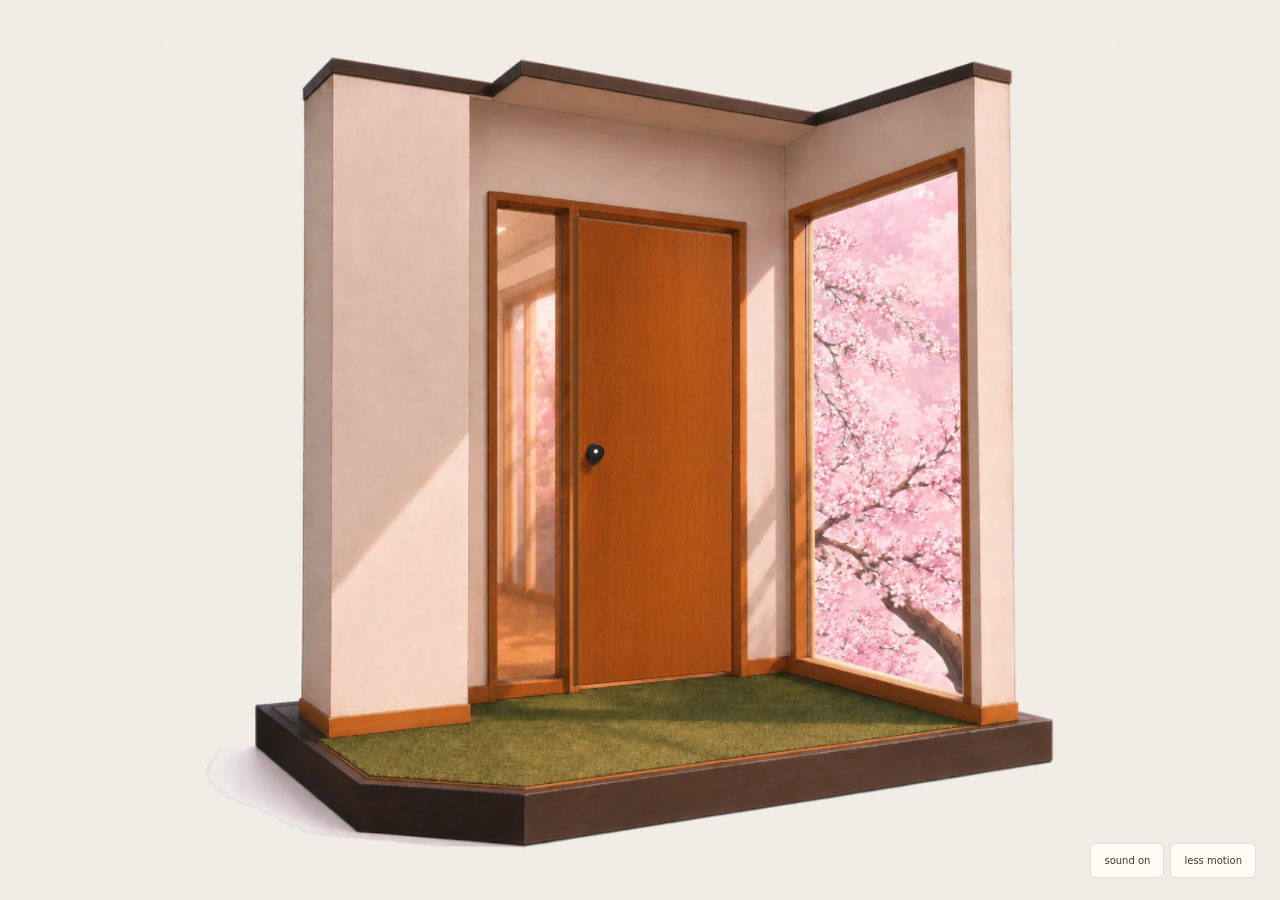
==== 3d/index.html @ a621eea6 "Publish The Study from 04b2096" ====
<!doctype html>
<html lang="en">
  <head>
    <meta charset="utf-8" />
    <meta name="viewport" content="width=device-width, initial-scale=1" />
    <meta name="theme-color" content="#efece6" />
    <meta
      name="description"
      content="A little room for ideas, work, and the things in between. Explore Suryansh Lalla’s painted study."
    />
    <link rel="icon" type="image/svg+xml" href="./favicon.svg" />
    <title>Suryansh Lalla — The Study</title>
    <style>html,body{background:#efece6;height:100%;margin:0;overflow:hidden}</style>
    <script type="module" crossorigin src="./assets/index-BM2A1WFn.js"></script>
    <link rel="stylesheet" crossorigin href="./assets/index-CmuAKO0a.css">
  </head>
  <body>
    <div id="app" aria-label="Interactive painted study"></div>
    <noscript
      ><main style="padding: 40px; max-width: 600px">
        <h1>hi. i'm suryansh.</h1>
        <p>i do growth at Merlin AI and Thine, in bengaluru.</p>
        <p>
          The interactive room needs JavaScript. You can still
          <a href="https://www.linkedin.com/in/suryanshlalla/"
            >say hello on LinkedIn</a
          >
          or <a href="mailto:suryanshlalla10@gmail.com">send me a note</a>.
        </p>
      </main></noscript
    >
  </body>
</html>
---- 3d/assets/index-CmuAKO0a.css ----
:root{color:#403a31;background:#efece6;font-family:Georgia,Times New Roman,serif}*{box-sizing:border-box}[hidden]{display:none!important}body{margin:0}button,a{-webkit-tap-highlight-color:transparent}button{color:inherit;cursor:pointer;background:#fffdf7e8;border:1px solid #71645130;border-radius:6px;padding:10px 13px;font:12px/1.3 ui-sans-serif,system-ui,sans-serif;transition:background .18s,transform .18s}button:hover{background:#e8dfce}button:active{transform:translateY(1px)}button:disabled{cursor:wait;opacity:.65}:focus-visible{outline-offset:4px;outline:2px solid #82693d}a{color:inherit}#app{position:fixed;inset:0}#app canvas{touch-action:none;display:block}.welcome{pointer-events:none;position:fixed;inset:0}.welcome>*{pointer-events:auto}.sr-only{clip-path:inset(50%);white-space:nowrap;border:0;width:1px;height:1px;margin:-1px;padding:0;position:absolute;overflow:hidden}.eyebrow{letter-spacing:.16em;font:10px/1.5 ui-sans-serif,system-ui,sans-serif}.welcome #enter{background:0 0;border:1px solid #0000;border-radius:50%;width:48px;height:48px;padding:0;position:fixed;transform:translate(-50%,-50%)}.welcome #enter:hover,.welcome #enter:focus-visible{background:#fff5d91a;border-color:#fff5d980}#load-status,.fallback-about{text-align:center;font:12px/1.5 system-ui;position:fixed;bottom:80px;left:50%;transform:translate(-50%)}.fallback-about{bottom:42px}.text-button{background:0 0;border:none;padding-left:0}.preferences{gap:6px;display:flex;position:fixed;bottom:22px;right:24px}.preferences button{font-size:10px}.room-tools{background:#fffcf4eb;border:1px solid #74685026;border-radius:10px;align-items:center;gap:4px;padding:6px;display:flex;position:fixed;bottom:58px;left:50%;transform:translate(-50%);box-shadow:0 6px 30px #4c382d0c}.room-tools button{white-space:nowrap;background:0 0;border:0}.room-tools button:hover,button[aria-pressed=true]{background:#ddd4c2}.room-tools>span{background:#b6ab95;width:1px;height:18px}.scene-caption{text-align:center;pointer-events:none;width:100%;font:10px/1.5 ui-sans-serif,system-ui,sans-serif;position:fixed;bottom:28px}#laptop-screen{transform-origin:0 0;color:#fff6e2;background:radial-gradient(at 25% 90%,#685059,#282d3c);width:800px;height:480px;position:fixed;top:0;left:0;overflow:hidden}.screen-bar{background:#24212c;justify-content:space-between;height:46px;padding:10px 20px;font:18px system-ui;display:flex}#laptop-screen>button{color:inherit;background:0 0;border:0;flex-direction:column;justify-content:center;align-items:center;gap:15px;width:100%;height:430px;font:43px Georgia;display:flex}#laptop-screen>button span{color:#d5b986;font-size:90px}#laptop-screen small{font:22px system-ui}@media (width<=700px){.room-tools{gap:0;max-width:calc(100vw - 20px);padding:3px;bottom:80px}.room-tools button{padding:10px 8px;font-size:10px}.scene-caption{font-size:9px;bottom:58px}.preferences{bottom:15px;right:15px}}@media (prefers-reduced-motion:reduce){*,:before,:after{transition:none!important}}.night .scene-caption{color:#f6e9cf}@media (width<=700px){.room-tools button{padding-inline:6px}}.desktop-wallpaper{background-color:#6692d3;background-image:url(../desktop-wallpaper.svg);background-position:50%;background-size:cover}#laptop{color:#202834;border:0;border-radius:0;width:100%;max-width:none;height:100dvh;max-height:none;margin:0;padding:0;font:14px/1.5 -apple-system,BlinkMacSystemFont,Segoe UI,sans-serif;position:fixed;inset:0;overflow:hidden}#laptop::backdrop{background:#23314ccc}#laptop button{font-family:inherit}#laptop :focus-visible{outline-offset:3px;outline:3px solid #fff}#laptop .finder-window :focus-visible{outline-color:#2b72d5}.desktop-menu{color:#fff;-webkit-backdrop-filter:blur(24px);backdrop-filter:blur(24px);z-index:3;background:#314d778c;align-items:center;gap:8px;height:42px;padding:0 18px;display:flex;position:relative;box-shadow:0 1px #ffffff20}.desktop-menu button{color:inherit;white-space:nowrap;background:0 0;border:0;padding:7px 9px;font-size:13px}.desktop-menu button:hover{background:#ffffff25}.desktop-menu .desktop-brand{letter-spacing:-.02em;font-size:14px;font-weight:650}.desktop-mark{padding-right:4px;font-size:23px}.desktop-menu time{white-space:nowrap;font-variant-numeric:tabular-nums;margin-left:auto;font-size:12px}#close-laptop{border:1px solid #ffffff50;margin-left:12px;font-size:11px}.desktop-items{position:absolute;inset:42px 0 100px}.desktop-note{color:#403920;background:#fff6a4;border-radius:2px 3px 5px;width:274px;padding:24px;font-size:14px;line-height:1.6;position:absolute;top:8%;left:6%;transform:rotate(-1deg);box-shadow:0 7px 26px #273b5430,inset 0 1px #ffffe7}.desktop-note h2{margin:0 0 14px;font-size:17px;font-weight:600;line-height:1.4}.desktop-note p{margin:12px 0}.desktop-note a{text-underline-offset:3px}.desktop-note .note-signoff{color:#78693e;margin-bottom:0;font-size:12px}.desktop-icon{color:#fff;text-align:center;text-shadow:0 2px 4px #213b71;cursor:pointer;background:0 0;border:1px solid #0000;border-radius:5px;flex-direction:column;align-items:center;gap:7px;width:132px;padding:10px 5px;font-size:14px;line-height:1.25;display:flex;position:absolute}.desktop-icon:hover,.desktop-icon:focus-visible{background:#dae9ff25;border-color:#d9ebff45}.desktop-icon svg{filter:drop-shadow(0 4px 3px #17355c40);width:86px;height:78px}.desktop-icon[data-tab=about]{top:53%;left:27%}.desktop-icon[data-tab=projects]{top:7%;right:10%}.desktop-icon[data-tab=books]{top:34%;right:24%}.desktop-icon[data-tab=blog]{top:46%;right:7%}.desktop-icon[data-tab=photos]{bottom:6%;left:42%}.desktop-icon[data-tab=trash]{bottom:5%;right:18%}.desktop-dock{z-index:3;-webkit-backdrop-filter:blur(24px);backdrop-filter:blur(24px);background:#e7f2ff45;border:1px solid #ffffff75;border-radius:18px;gap:7px;padding:8px 12px;display:flex;position:absolute;bottom:20px;left:50%;transform:translate(-50%);box-shadow:0 10px 30px #22345126}.desktop-dock button{background:0 0;border:0;border-radius:10px;width:52px;height:52px;padding:4px;transition:transform .2s;position:relative}.desktop-dock button:hover{background:#ffffff25;transform:translateY(-6px)}.desktop-dock svg{filter:drop-shadow(0 2px 2px #21385440);width:42px;height:42px}.desktop-dock [aria-pressed=true]:after{content:"";background:#263a58;border-radius:50%;width:4px;height:4px;position:absolute;bottom:-4px;left:calc(50% - 2px)}.desktop-dock .dock-divider{background:#ffffff60;width:1px;margin:7px 3px}.desktop-tip{color:#fff;text-shadow:0 1px 4px #234170;font-size:11px;position:absolute;bottom:26px;right:22px}.finder-window{z-index:2;background:#fffdfa;border:1px solid #ffffff85;border-radius:11px;flex-direction:column;width:min(740px,100% - 48px);height:min(565px,100% - 166px);min-height:220px;display:flex;position:absolute;top:48%;left:50%;overflow:hidden;transform:translate(-50%,-50%);box-shadow:0 25px 90px #18315560,0 2px 8px #12233e30}.finder-window.maximized{width:auto;height:auto;inset:60px 24px 102px!important;transform:none!important}.window-titlebar{cursor:grab;-webkit-user-select:none;user-select:none;touch-action:none;background:linear-gradient(#f6f6f7,#e5e7eb);border-bottom:1px solid #c7cbd3;flex-shrink:0;align-items:center;gap:12px;height:44px;padding:0 15px;display:flex}.window-titlebar:active{cursor:grabbing}.window-titlebar h2{text-align:center;color:#4c5360;flex:1;margin:0;padding-right:54px;font:600 12px/1.3 -apple-system,BlinkMacSystemFont,sans-serif}.window-controls{gap:8px;display:flex}.window-controls button{color:#0009;border:1px solid #0002;border-radius:50%;place-items:center;width:14px;height:14px;padding:0;font-size:11px;line-height:1;display:grid}.window-controls button span{opacity:0}.window-controls:hover span,.window-controls button:focus-visible span{opacity:1}#close-window{background:#ff6058}#minimize-window{background:#ffbd2e}#maximize-window{background:#28c840}#paper{background:#fffdfa;flex:1;min-height:0;padding:30px 40px;overflow-y:auto;outline-offset:-4px!important}#paper h2{letter-spacing:-.04em;margin:9px 0 12px;font-size:30px;font-weight:600}#paper p,#paper li{font-size:15px;line-height:1.8}#paper .eyebrow{letter-spacing:.14em;color:#747a83;font-size:10px}#paper .byline{color:#85878d;margin-bottom:24px;font-size:12px}#paper .contact-link{color:#2a5d9f;overflow-wrap:anywhere;text-underline-offset:3px;border-bottom:1px solid #e5e8ee;padding:17px 0;font-size:14px;display:block}.window-status{color:#858a92;background:#f3f4f6;border-top:1px solid #e4e6eb;flex-shrink:0;padding:7px 18px;font-size:10px}#laptop-screen.desktop-wallpaper{color:#fff;background-color:#6692d3}#laptop-screen .screen-bar{background:#314d778c;height:38px;padding:7px 18px;font:15px system-ui}#laptop-screen>button{color:#fff;height:442px;padding:0;display:block;position:relative}#laptop-screen .mini-note{color:#403920;text-align:left;background:#fff6a4;padding:20px;font:22px/1.5 system-ui;position:absolute;top:38px;left:45px;box-shadow:0 3px 10px #233c7040}#laptop-screen .mini-folder{width:85px;height:85px;position:absolute;top:70px;right:85px}#laptop-screen small{text-shadow:0 1px 3px #28416b;font-size:20px;position:absolute;bottom:30px;left:0;right:0}@media (width<=700px){.desktop-menu{gap:0;height:45px;padding:0 10px}.desktop-mark{display:none}.desktop-menu .desktop-brand{padding-inline:3px;font-size:12px}.desktop-menu>[data-tab]{display:none}.desktop-menu time{font-size:10px}#close-laptop{margin-left:6px;padding:7px;font-size:10px}.desktop-items{inset:45px 0 92px}.desktop-note{width:auto;padding:16px 20px;font-size:12px;line-height:1.5;top:18px;left:20px;right:20px}.desktop-note h2{margin:0 0 6px;font-size:15px}.desktop-note p{margin:6px 0}.desktop-note .note-signoff{font-size:11px}.desktop-icon{gap:4px;width:98px;padding:6px;font-size:11px}.desktop-icon svg{width:64px;height:54px}.desktop-icon[data-tab=about]{top:44%;left:5%}.desktop-icon[data-tab=projects]{top:39%;right:5%}.desktop-icon[data-tab=books]{top:60%;right:36%}.desktop-icon[data-tab=blog]{top:73%;right:3%}.desktop-icon[data-tab=photos]{top:auto;bottom:1%;left:5%}.desktop-icon[data-tab=trash]{bottom:-2%;right:36%}.desktop-dock{border-radius:15px;gap:3px;padding:6px 8px;bottom:17px}.desktop-dock button{width:42px;height:44px}.desktop-dock svg{width:35px;height:35px}.desktop-tip{display:none}.finder-window{width:calc(100% - 24px);height:calc(100% - 165px);top:49%}.finder-window.maximized{inset:55px 6px 89px!important}.window-titlebar{gap:6px;height:46px;padding:0 10px}.window-titlebar h2{padding-right:20px}.window-controls{gap:6px}.window-controls button{width:22px;height:22px}.window-controls button span{opacity:1}#paper{padding:20px 23px}#paper h2{font-size:28px}}@media (height<=650px) and (width<=700px){.desktop-note{width:45%;padding:12px;font-size:11px;right:auto}.desktop-note .note-signoff{display:none}.desktop-icon[data-tab=about]{top:58%}.desktop-icon[data-tab=projects]{top:5%}.desktop-icon[data-tab=books]{top:34%;right:6%}}@media (prefers-reduced-motion:no-preference){#laptop[open]{animation:.28s ease-out desktop-arrive}@keyframes desktop-arrive{0%{opacity:0}to{opacity:1}}}
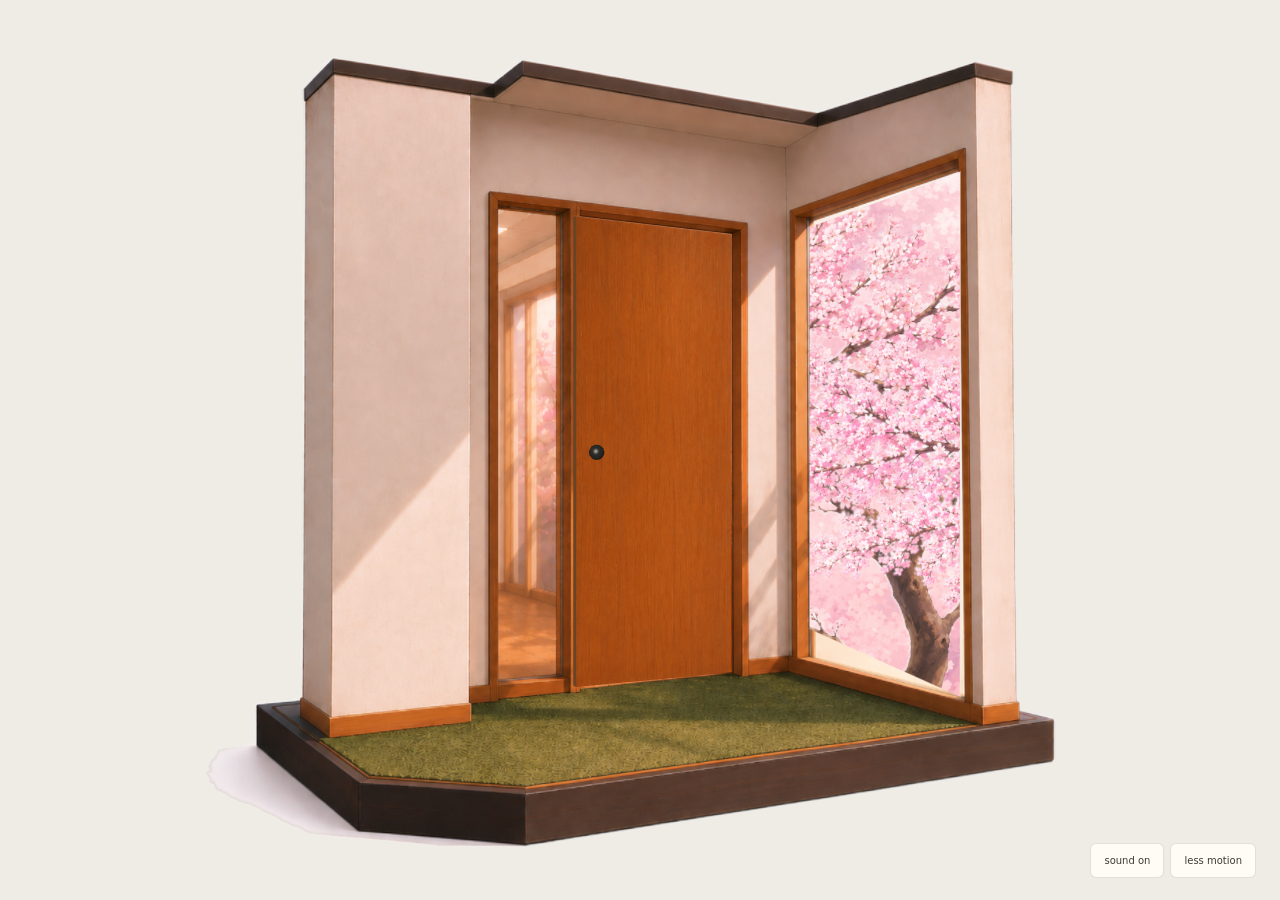
==== commit e9de2d06: "Publish The Study from 5592444" ====
--- a/3d/index.html
+++ b/3d/index.html
@@ -11,8 +11,8 @@
     <link rel="icon" type="image/svg+xml" href="./favicon.svg" />
     <title>Suryansh Lalla — The Study</title>
     <style>html,body{background:#efece6;height:100%;margin:0;overflow:hidden}</style>
-    <script type="module" crossorigin src="./assets/index-BM2A1WFn.js"></script>
-    <link rel="stylesheet" crossorigin href="./assets/index-CmuAKO0a.css">
+    <script type="module" crossorigin src="./assets/index-O7SpZnqz.js"></script>
+    <link rel="stylesheet" crossorigin href="./assets/index-B3s1ydVm.css">
   </head>
   <body>
     <div id="app" aria-label="Interactive painted study"></div>
--- a/3d/assets/index-B3s1ydVm.css
+++ b/3d/assets/index-B3s1ydVm.css
@@ -0,0 +1 @@
+:root{color:#403a31;background:#efece6;font-family:Georgia,Times New Roman,serif}*{box-sizing:border-box}[hidden]{display:none!important}body{margin:0}button,a{-webkit-tap-highlight-color:transparent}button{color:inherit;cursor:pointer;background:#fffdf7e8;border:1px solid #71645130;border-radius:6px;padding:10px 13px;font:12px/1.3 ui-sans-serif,system-ui,sans-serif;transition:background .18s,transform .18s}button:hover{background:#e8dfce}button:active{transform:translateY(1px)}button:disabled{cursor:wait;opacity:.65}:focus-visible{outline-offset:4px;outline:2px solid #82693d}a{color:inherit}#app{position:fixed;inset:0}#app canvas{touch-action:none;display:block}.welcome{pointer-events:none;position:fixed;inset:0}.welcome>*{pointer-events:auto}.sr-only{clip-path:inset(50%);white-space:nowrap;border:0;width:1px;height:1px;margin:-1px;padding:0;position:absolute;overflow:hidden}.eyebrow{letter-spacing:.16em;font:10px/1.5 ui-sans-serif,system-ui,sans-serif}.welcome #enter{background:0 0;border:1px solid #0000;border-radius:50%;width:48px;height:48px;padding:0;position:fixed;transform:translate(-50%,-50%)}.welcome #enter:hover{background:0 0}.welcome #enter:focus-visible{outline-offset:3px;outline:2px solid #403a31}#load-status,.fallback-about{text-align:center;font:12px/1.5 system-ui;position:fixed;bottom:80px;left:50%;transform:translate(-50%)}.fallback-about{bottom:42px}.text-button{background:0 0;border:none;padding-left:0}.preferences{gap:6px;display:flex;position:fixed;bottom:22px;right:24px}.preferences button{font-size:10px}.room-tools{background:#fffcf4eb;border:1px solid #74685026;border-radius:10px;align-items:center;gap:4px;padding:6px;display:flex;position:fixed;bottom:58px;left:50%;transform:translate(-50%);box-shadow:0 6px 30px #4c382d0c}.room-tools button{white-space:nowrap;background:0 0;border:0}.room-tools button:hover,button[aria-pressed=true]{background:#ddd4c2}.room-tools>span{background:#b6ab95;width:1px;height:18px}.scene-caption{text-align:center;pointer-events:none;width:100%;font:10px/1.5 ui-sans-serif,system-ui,sans-serif;position:fixed;bottom:28px}#laptop-screen{transform-origin:0 0;color:#fff6e2;background:radial-gradient(at 25% 90%,#685059,#282d3c);width:800px;height:480px;position:fixed;top:0;left:0;overflow:hidden}.screen-bar{background:#24212c;justify-content:space-between;height:46px;padding:10px 20px;font:18px system-ui;display:flex}#laptop-screen>button{color:inherit;background:0 0;border:0;flex-direction:column;justify-content:center;align-items:center;gap:15px;width:100%;height:430px;font:43px Georgia;display:flex}#laptop-screen>button span{color:#d5b986;font-size:90px}#laptop-screen small{font:22px system-ui}@media (width<=700px){.room-tools{gap:0;max-width:calc(100vw - 20px);padding:3px;bottom:80px}.room-tools button{padding:10px 8px;font-size:10px}.scene-caption{font-size:9px;bottom:58px}.preferences{bottom:15px;right:15px}}@media (prefers-reduced-motion:reduce){*,:before,:after{transition:none!important}}.night .scene-caption{color:#f6e9cf}@media (width<=700px){.room-tools button{padding-inline:6px}}.desktop-wallpaper{background-color:#6692d3;background-image:url(../desktop-meadow.jpg);background-position:50%;background-size:cover}#laptop{transform-origin:0 0;color:#202834;border:0;border-radius:0;width:100%;max-width:none;height:100dvh;max-height:none;margin:0;padding:0;font:14px/1.5 -apple-system,BlinkMacSystemFont,Segoe UI,sans-serif;position:fixed;inset:0;overflow:hidden}#laptop::backdrop{background:0 0}#laptop button{font-family:inherit}#laptop :focus-visible{outline-offset:3px;outline:3px solid #fff}#laptop .finder-window :focus-visible{outline-color:#2b72d5}.desktop-menu{color:#fff;-webkit-backdrop-filter:blur(24px);backdrop-filter:blur(24px);z-index:3;background:#314d778c;align-items:center;gap:8px;height:42px;padding:0 18px;display:flex;position:relative;box-shadow:0 1px #ffffff20}.desktop-menu button{color:inherit;white-space:nowrap;background:0 0;border:0;padding:7px 9px;font-size:13px}.desktop-menu button:hover{background:#ffffff25}.desktop-menu .desktop-brand{letter-spacing:-.02em;font-size:14px;font-weight:650}.desktop-mark{padding-right:4px;font-size:23px}.desktop-menu time{white-space:nowrap;font-variant-numeric:tabular-nums;margin-left:auto;font-size:12px}#close-laptop{border:1px solid #ffffff50;margin-left:12px;font-size:11px}.desktop-items{position:absolute;inset:42px 0 100px}.desktop-note{color:#403920;background:#fff6a4;border-radius:2px 3px 5px;width:274px;padding:24px;font-size:14px;line-height:1.6;position:absolute;top:8%;left:6%;transform:rotate(-1deg);box-shadow:0 7px 26px #273b5430,inset 0 1px #ffffe7}.desktop-note h2{margin:0 0 14px;font-size:17px;font-weight:600;line-height:1.4}.desktop-note p{margin:12px 0}.desktop-note a{text-underline-offset:3px}.desktop-note .note-signoff{color:#78693e;margin-bottom:0;font-size:12px}.desktop-icon{color:#fff;text-align:center;text-shadow:0 2px 4px #213b71;cursor:pointer;background:0 0;border:1px solid #0000;border-radius:5px;flex-direction:column;align-items:center;gap:7px;width:132px;padding:10px 5px;font-size:14px;line-height:1.25;display:flex;position:absolute}.desktop-icon:hover,.desktop-icon:focus-visible{background:#dae9ff25;border-color:#d9ebff45}.desktop-icon svg{filter:drop-shadow(0 4px 3px #17355c40);width:86px;height:78px}.desktop-icon[data-tab=about]{top:53%;left:27%}.desktop-icon[data-tab=projects]{top:7%;right:10%}.desktop-icon[data-tab=books]{top:34%;right:24%}.desktop-icon[data-tab=blog]{top:46%;right:7%}.desktop-icon[data-tab=photos]{bottom:6%;left:42%}.desktop-icon[data-tab=trash]{bottom:5%;right:18%}.desktop-dock{z-index:3;-webkit-backdrop-filter:blur(24px);backdrop-filter:blur(24px);background:#e7f2ff45;border:1px solid #ffffff75;border-radius:18px;gap:7px;padding:8px 12px;display:flex;position:absolute;bottom:20px;left:50%;transform:translate(-50%);box-shadow:0 10px 30px #22345126}.desktop-dock button{background:0 0;border:0;border-radius:10px;width:52px;height:52px;padding:4px;transition:transform .2s;position:relative}.desktop-dock button:hover{background:#ffffff25;transform:translateY(-6px)}.desktop-dock svg{filter:drop-shadow(0 2px 2px #21385440);width:42px;height:42px}.desktop-dock [aria-pressed=true]:after{content:"";background:#263a58;border-radius:50%;width:4px;height:4px;position:absolute;bottom:-4px;left:calc(50% - 2px)}.desktop-dock .dock-divider{background:#ffffff60;width:1px;margin:7px 3px}.desktop-tip{color:#fff;text-shadow:0 1px 4px #234170;font-size:11px;position:absolute;bottom:26px;right:22px}.finder-window{z-index:2;background:#fffdfa;border:1px solid #ffffff85;border-radius:11px;flex-direction:column;width:min(740px,100% - 48px);height:min(565px,100% - 166px);min-height:220px;display:flex;position:absolute;top:48%;left:50%;overflow:hidden;transform:translate(-50%,-50%);box-shadow:0 25px 90px #18315560,0 2px 8px #12233e30}.finder-window.maximized{width:auto;height:auto;inset:60px 24px 102px!important;transform:none!important}.window-titlebar{cursor:grab;-webkit-user-select:none;user-select:none;touch-action:none;background:linear-gradient(#f6f6f7,#e5e7eb);border-bottom:1px solid #c7cbd3;flex-shrink:0;align-items:center;gap:12px;height:44px;padding:0 15px;display:flex}.window-titlebar:active{cursor:grabbing}.window-titlebar h2{text-align:center;color:#4c5360;flex:1;margin:0;padding-right:54px;font:600 12px/1.3 -apple-system,BlinkMacSystemFont,sans-serif}.window-controls{gap:8px;display:flex}.window-controls button{color:#0009;border:1px solid #0002;border-radius:50%;place-items:center;width:14px;height:14px;padding:0;font-size:11px;line-height:1;display:grid}.window-controls button span{opacity:0}.window-controls:hover span,.window-controls button:focus-visible span{opacity:1}#close-window{background:#ff6058}#minimize-window{background:#ffbd2e}#maximize-window{background:#28c840}#paper{background:#fffdfa;flex:1;min-height:0;padding:30px 40px;overflow-y:auto;outline-offset:-4px!important}#paper h2{letter-spacing:-.04em;margin:9px 0 12px;font-size:30px;font-weight:600}#paper p,#paper li{font-size:15px;line-height:1.8}#paper .eyebrow{letter-spacing:.14em;color:#747a83;font-size:10px}#paper .byline{color:#85878d;margin-bottom:24px;font-size:12px}#paper .contact-link{color:#2a5d9f;overflow-wrap:anywhere;text-underline-offset:3px;border-bottom:1px solid #e5e8ee;padding:17px 0;font-size:14px;display:block}.window-status{color:#858a92;background:#f3f4f6;border-top:1px solid #e4e6eb;flex-shrink:0;padding:7px 18px;font-size:10px}#laptop-screen.desktop-wallpaper{color:#fff;background-color:#6692d3}#laptop-screen .screen-bar{background:#314d778c;height:38px;padding:7px 18px;font:15px system-ui}#laptop-screen>button{color:#fff;height:442px;padding:0;display:block;position:relative}#laptop-screen .mini-note{color:#403920;text-align:left;background:#fff6a4;padding:20px;font:22px/1.5 system-ui;position:absolute;top:38px;left:45px;box-shadow:0 3px 10px #233c7040}#laptop-screen .mini-folder{width:85px;height:85px;position:absolute;top:70px;right:85px}#laptop-screen small{text-shadow:0 1px 3px #28416b;font-size:20px;position:absolute;bottom:30px;left:0;right:0}@media (width<=700px){.desktop-menu{gap:0;height:45px;padding:0 10px}.desktop-mark{display:none}.desktop-menu .desktop-brand{padding-inline:3px;font-size:12px}.desktop-menu>[data-tab]{display:none}.desktop-menu time{font-size:10px}#close-laptop{margin-left:6px;padding:7px;font-size:10px}.desktop-items{inset:45px 0 92px}.desktop-note{width:auto;padding:16px 20px;font-size:12px;line-height:1.5;top:18px;left:20px;right:20px}.desktop-note h2{margin:0 0 6px;font-size:15px}.desktop-note p{margin:6px 0}.desktop-note .note-signoff{font-size:11px}.desktop-icon{gap:4px;width:98px;padding:6px;font-size:11px}.desktop-icon svg{width:64px;height:54px}.desktop-icon[data-tab=about]{top:44%;left:5%}.desktop-icon[data-tab=projects]{top:39%;right:5%}.desktop-icon[data-tab=books]{top:60%;right:36%}.desktop-icon[data-tab=blog]{top:73%;right:3%}.desktop-icon[data-tab=photos]{top:auto;bottom:1%;left:5%}.desktop-icon[data-tab=trash]{bottom:-2%;right:36%}.desktop-dock{border-radius:15px;gap:3px;padding:6px 8px;bottom:17px}.desktop-dock button{width:42px;height:44px}.desktop-dock svg{width:35px;height:35px}.desktop-tip{display:none}.finder-window{width:calc(100% - 24px);height:calc(100% - 165px);top:49%}.finder-window.maximized{inset:55px 6px 89px!important}.window-titlebar{gap:6px;height:46px;padding:0 10px}.window-titlebar h2{padding-right:20px}.window-controls{gap:6px}.window-controls button{width:22px;height:22px}.window-controls button span{opacity:1}#paper{padding:20px 23px}#paper h2{font-size:28px}}@media (height<=650px) and (width<=700px){.desktop-note{width:45%;padding:12px;font-size:11px;right:auto}.desktop-note .note-signoff{display:none}.desktop-icon[data-tab=about]{top:58%}.desktop-icon[data-tab=projects]{top:5%}.desktop-icon[data-tab=books]{top:34%;right:6%}}@media (prefers-reduced-motion:no-preference){#laptop[open]{animation:.28s ease-out desktop-arrive}@keyframes desktop-arrive{0%{opacity:0}to{opacity:1}}}.desktop-icon[data-tab=sudoku]{top:20%;left:43%}@media (width<=700px){.desktop-icon[data-tab=sudoku]{top:39%;left:calc(50% - 49px)}.desktop-dock{gap:1px;padding-inline:6px}.desktop-dock button{width:39px}}.finder-window[data-app=sudoku]{width:min(600px,100% - 32px);height:min(760px,100% - 130px);top:49%}#paper:has(.sudoku-app){background:#f6f7f2;padding:18px 24px}.sudoku-app{color:#263a40;max-width:430px;margin:auto;font-family:system-ui,sans-serif}.sudoku-heading{justify-content:space-between;align-items:center;gap:12px;margin:0 0 14px;display:flex}#paper .sudoku-heading h2{letter-spacing:-.03em;margin:0;font-size:22px}#paper .sudoku-heading p{color:#597066;margin:2px 0;font-size:11px}.sudoku-time{font-variant-numeric:tabular-nums;color:#49605a;font-size:14px}.sudoku-grid{aspect-ratio:1;background:#fff;border:2px solid #3b5954;grid-template-columns:repeat(9,minmax(0,1fr));width:min(100%,360px);margin:0 auto;display:grid;box-shadow:0 5px 18px #27443b0d}.sudoku-row{display:contents}#laptop .sudoku-cell{color:#2769ab;background:#fff;border:1px solid #d9e1dc;border-top:0;border-left:0;border-radius:0;place-items:center;min-width:0;margin:0;padding:0;font:500 clamp(18px,2.2vw,24px)/1 system-ui;transition:none;display:grid;position:relative;transform:none}#laptop .sudoku-cell.box-right{border-right:2px solid #3b5954}#laptop .sudoku-cell.box-bottom{border-bottom:2px solid #3b5954}#laptop .sudoku-cell.given{color:#293e3a;background:#f3f5ef;font-weight:650}#laptop .sudoku-cell.related{background:#eff5ef}#laptop .sudoku-cell.matching{background:#ddebd8}#laptop .sudoku-cell.selected{z-index:1;background:#c6dfed;box-shadow:inset 0 0 0 2px #367cb4}#laptop .sudoku-cell.invalid{color:#a32932;background:#fbe4e1}#laptop .sudoku-cell:focus-visible{outline-offset:-2px;outline:2px solid #367cb4}.sudoku-notes{color:#627b73;grid-template-columns:repeat(3,1fr);width:100%;height:100%;padding:2px;font:10px/1.2 system-ui;display:grid}.sudoku-notes span{place-items:center;display:grid}.sudoku-pad{grid-template-columns:repeat(10,1fr);gap:5px;width:min(100%,390px);margin:12px auto 10px;display:grid}#laptop .sudoku-pad button{color:#2d5648;background:#e2ecdf;border:1px solid #c9d8c5;border-radius:5px;min-height:39px;padding:8px 0;font-size:17px}.sudoku-tools{flex-wrap:wrap;justify-content:center;gap:6px;display:flex}#laptop .sudoku-tools button,#laptop .sudoku-confirm button{color:#395c50;background:#fff;border:1px solid #ccd5cd;padding:7px 9px;font-size:11px}#laptop .sudoku-tools [aria-pressed=true]{background:#d4e7cd;border-color:#86a782}#paper .sudoku-status{text-align:center;color:#4a675c;min-height:34px;margin:10px 0 4px;font-size:12px;line-height:1.45}.sudoku-confirm{background:#fff7dc;border:1px solid #dfcea2;border-radius:6px;flex-wrap:wrap;align-items:center;gap:7px;padding:10px;font-size:12px;display:flex}.sudoku-confirm span{width:100%}.sudoku-help{color:#62776d;padding:4px 0;font-size:11px}.sudoku-help summary{cursor:pointer}#paper .sudoku-help p{font-size:12px;line-height:1.6}.is-complete .sudoku-grid{border-color:#5e8e4e;box-shadow:0 0 0 4px #cce3be}@media (width<=700px){#paper:has(.sudoku-app){padding:14px 12px}.finder-window[data-app=sudoku]{width:calc(100% - 20px);height:calc(100% - 126px);top:48%}#paper .sudoku-heading h2{font-size:19px}.sudoku-heading p span{display:none}.sudoku-pad{grid-template-columns:repeat(5,1fr);gap:4px;max-width:310px}.sudoku-pad button{min-height:36px!important;padding:5px 0!important}.sudoku-grid{width:min(100%,310px)}.sudoku-tools{gap:4px}#laptop .sudoku-tools button{padding:6px 8px;font-size:10px}}.finder-window[data-app=sudoku].maximized{width:auto;height:auto}@font-face{font-family:Caveat;src:url(../fonts/caveat.ttf)format("truetype");font-style:normal;font-weight:400 700;font-display:swap}#object-view{color:#403a31;background:0 0;border:0;width:100%;max-width:none;height:100dvh;max-height:none;margin:0;padding:0;position:fixed;inset:0;overflow:hidden}#object-view::backdrop{background:0 0}.object-back{z-index:5;background:#fffaf0e8;position:absolute;top:22px;right:24px}.ipod-display,.ipod-wheel,.letter-form{transform-origin:0 0;will-change:transform;position:absolute;top:0;left:0}.ipod-display{color:#101713;background:linear-gradient(#e4e8da,#dce0cf);border:3px solid #41443b;border-radius:8px;width:400px;height:300px;font:21px/1.35 Arial,sans-serif;overflow:hidden;box-shadow:inset 0 2px 10px #4444}.ipod-display header{background:#e7eadf;border-bottom:2px solid #45483e;justify-content:space-between;align-items:center;height:44px;padding:7px 10px;display:flex}.ipod-display header strong{font-size:21px}.ipod-display header span{color:#305c29;font-size:24px}.track-list{height:218px;padding:3px 0;overflow:auto}.track{text-align:left;color:#111;white-space:nowrap;text-overflow:ellipsis;background:0 0;border:0;border-radius:0;width:100%;padding:6px 12px;font:20px/1.35 Arial,sans-serif;display:block;overflow:hidden}.track:hover,.track.selected,.track:focus-visible{color:#fff;background:linear-gradient(#418deb,#1e59b9);outline:0}.track:after{content:"›";float:right}.ipod-status{border-top:1px solid #858777;padding:4px 9px;font:14px Arial,sans-serif}.playlist-empty{text-align:center;color:#454b42;padding:30px 22px;font-size:20px}.ipod-wheel{width:400px;height:400px}.ipod-wheel button{color:#73756e;background:0 0;border:0;padding:0;font:700 20px Arial,sans-serif;position:absolute}.ipod-wheel button:hover{color:#293d43}.ipod-wheel [data-wheel=menu]{width:130px;height:55px;top:16px;left:135px}.ipod-wheel [data-wheel=previous]{width:85px;height:90px;top:150px;left:5px}.ipod-wheel [data-wheel=next]{width:85px;height:90px;top:150px;right:5px}.ipod-wheel [data-wheel=play]{width:140px;height:65px;bottom:12px;left:130px}.ipod-wheel [data-wheel=select]{border-radius:50%;width:126px;height:126px;top:137px;left:137px}.letter-form{flex-direction:column;width:680px;height:920px;padding:46px 40px 34px;font:38px/1.5 Caveat,cursive;display:flex}.letter-form textarea,.letter-form input{color:#3d453c;outline-offset:5px;resize:none;background:0 0;border:0;border-radius:0;width:100%;padding:0;font:38px/1.5 Caveat,cursive}.letter-form textarea{background:repeating-linear-gradient(#0000,#0000 55px,#85775524 56px,#0000 57px);flex:1;min-height:0;margin:14px 0 20px;line-height:57px}.letter-form input{height:62px}.letter-form textarea::placeholder,.letter-form input::placeholder{color:#827663}.letter-honey{display:none!important}.letter-controls{background:#fff8eae8;border-radius:12px;align-items:center;gap:22px;width:max-content;max-width:calc(100vw - 30px);padding:10px 16px;display:flex;position:absolute;bottom:25px;left:50%;transform:translate(-50%);box-shadow:0 10px 40px #3a230a15}.letter-status{max-width:330px;margin:0;font:13px/1.5 system-ui}.letter-controls button{white-space:nowrap;color:#fff9e8;background:#45573f;border:0;padding:12px 18px}.cocoa-caption{text-align:center;color:#fff4df;text-shadow:0 1px 8px #302016;width:100%;font:24px Caveat,cursive;position:absolute;bottom:30px}.music-player{background:#fff9eb;border-radius:10px;width:320px;padding:7px;position:absolute;bottom:22px;right:20px;box-shadow:0 10px 40px #0003}.music-player iframe{border:0;width:100%;height:200px;display:block}.music-player a{text-align:center;padding:7px;font:12px system-ui;display:block}.scene-snapshot{pointer-events:none;z-index:3;object-fit:fill;width:100%;height:100%;position:fixed;inset:0}.room-tools .object-links{display:contents}.camera-flight .room-tools{pointer-events:none;opacity:.65}@media (width<=700px){.object-back{font-size:11px;top:12px;right:12px}.letter-controls{gap:12px;bottom:14px}.letter-status{max-width:210px;font-size:11px}.letter-controls button{padding:10px;font-size:11px}.music-player{width:calc(100vw - 24px);bottom:14px;right:12px}.room-tools{flex-wrap:wrap;justify-content:center;width:max-content}.cocoa-caption{padding:0 20px;font-size:20px}}.object-open .room-tools,.object-open .preferences,.object-open .scene-caption{visibility:hidden}.youtube-mount{background:#24231f;border-radius:3px;min-height:200px}
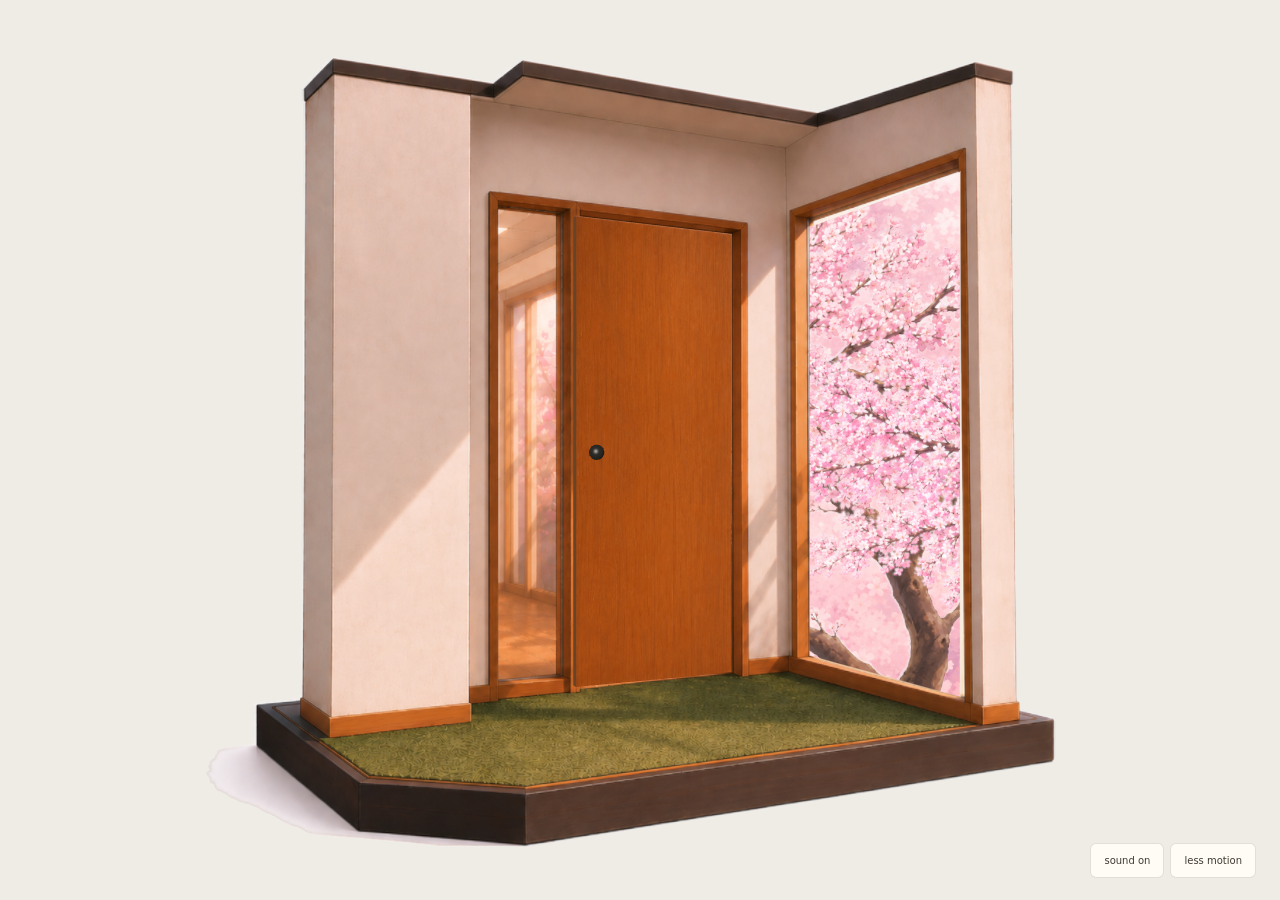
==== commit ee624962: "Publish The Study from ab793f9" ====
--- a/3d/index.html
+++ b/3d/index.html
@@ -11,8 +11,8 @@
     <link rel="icon" type="image/svg+xml" href="./favicon.svg" />
     <title>Suryansh Lalla — The Study</title>
     <style>html,body{background:#efece6;height:100%;margin:0;overflow:hidden}</style>
-    <script type="module" crossorigin src="./assets/index-O7SpZnqz.js"></script>
-    <link rel="stylesheet" crossorigin href="./assets/index-B3s1ydVm.css">
+    <script type="module" crossorigin src="./assets/index-7i4ELBA1.js"></script>
+    <link rel="stylesheet" crossorigin href="./assets/index-YSsSZchb.css">
   </head>
   <body>
     <div id="app" aria-label="Interactive painted study"></div>
--- a/3d/assets/index-YSsSZchb.css
+++ b/3d/assets/index-YSsSZchb.css
@@ -0,0 +1 @@
+:root{color:#403a31;background:#efece6;font-family:Georgia,Times New Roman,serif}*{box-sizing:border-box}[hidden]{display:none!important}body{margin:0}button,a{-webkit-tap-highlight-color:transparent}button{color:inherit;cursor:pointer;background:#fffdf7e8;border:1px solid #71645130;border-radius:6px;padding:10px 13px;font:12px/1.3 ui-sans-serif,system-ui,sans-serif;transition:background .18s,transform .18s}button:hover{background:#e8dfce}button:active{transform:translateY(1px)}button:disabled{cursor:wait;opacity:.65}:focus-visible{outline-offset:4px;outline:2px solid #82693d}a{color:inherit}#app{position:fixed;inset:0}#app canvas{touch-action:none;display:block}.welcome{pointer-events:none;position:fixed;inset:0}.welcome>*{pointer-events:auto}.sr-only{clip-path:inset(50%);white-space:nowrap;border:0;width:1px;height:1px;margin:-1px;padding:0;position:absolute;overflow:hidden}.eyebrow{letter-spacing:.16em;font:10px/1.5 ui-sans-serif,system-ui,sans-serif}.welcome #enter{background:0 0;border:1px solid #0000;border-radius:50%;width:48px;height:48px;padding:0;position:fixed;transform:translate(-50%,-50%)}.welcome #enter:hover{background:0 0}.welcome #enter:focus-visible{outline-offset:3px;outline:2px solid #403a31}#load-status,.fallback-about{text-align:center;font:12px/1.5 system-ui;position:fixed;bottom:80px;left:50%;transform:translate(-50%)}.fallback-about{bottom:42px}.text-button{background:0 0;border:none;padding-left:0}.preferences{gap:6px;display:flex;position:fixed;bottom:22px;right:24px}.preferences button{font-size:10px}.room-tools{background:#fffcf4eb;border:1px solid #74685026;border-radius:10px;align-items:center;gap:4px;padding:6px;display:flex;position:fixed;bottom:58px;left:50%;transform:translate(-50%);box-shadow:0 6px 30px #4c382d0c}.room-tools button{white-space:nowrap;background:0 0;border:0}.room-tools button:hover,button[aria-pressed=true]{background:#ddd4c2}.room-tools>span{background:#b6ab95;width:1px;height:18px}.scene-caption{text-align:center;pointer-events:none;width:100%;font:10px/1.5 ui-sans-serif,system-ui,sans-serif;position:fixed;bottom:28px}@media (width<=700px){.room-tools{gap:0;max-width:calc(100vw - 20px);padding:3px;bottom:80px}.room-tools button{padding:10px 8px;font-size:10px}.scene-caption{font-size:9px;bottom:58px}.preferences{bottom:15px;right:15px}}@media (prefers-reduced-motion:reduce){*,:before,:after{transition:none!important}}.night .scene-caption{color:#f6e9cf}@media (width<=700px){.room-tools button{padding-inline:6px}}.desktop-wallpaper{background-color:#6692d3;background-image:url(../desktop-meadow.jpg);background-position:50%;background-size:cover}#laptop{transform-origin:0 0;color:#202834;border:0;border-radius:0;width:100%;max-width:none;height:100dvh;max-height:none;margin:0;padding:0;font:14px/1.5 -apple-system,BlinkMacSystemFont,Segoe UI,sans-serif;position:fixed;inset:0;overflow:hidden}#laptop::backdrop{background:0 0}#laptop button{font-family:inherit}#laptop :focus-visible{outline-offset:3px;outline:3px solid #fff}#laptop .finder-window :focus-visible{outline-color:#2b72d5}.desktop-menu{color:#fff;-webkit-backdrop-filter:blur(24px);backdrop-filter:blur(24px);z-index:3;background:#314d778c;align-items:center;gap:8px;height:42px;padding:0 18px;display:flex;position:relative;box-shadow:0 1px #ffffff20}.desktop-menu button{color:inherit;white-space:nowrap;background:0 0;border:0;padding:7px 9px;font-size:13px}.desktop-menu button:hover{background:#ffffff25}.desktop-menu .desktop-brand{letter-spacing:-.02em;font-size:14px;font-weight:650}.desktop-mark{padding-right:4px;font-size:23px}.desktop-menu time{white-space:nowrap;font-variant-numeric:tabular-nums;margin-left:auto;font-size:12px}#close-laptop{border:1px solid #ffffff50;margin-left:12px;font-size:11px}.desktop-items{position:absolute;inset:42px 0 100px}.desktop-note{color:#403920;background:#fff6a4;border-radius:2px 3px 5px;width:274px;padding:24px;font-size:14px;line-height:1.6;position:absolute;top:8%;left:6%;transform:rotate(-1deg);box-shadow:0 7px 26px #273b5430,inset 0 1px #ffffe7}.desktop-note h2{margin:0 0 14px;font-size:17px;font-weight:600;line-height:1.4}.desktop-note p{margin:12px 0}.desktop-note a{text-underline-offset:3px}.desktop-note .note-signoff{color:#78693e;margin-bottom:0;font-size:12px}.desktop-icon{color:#fff;text-align:center;text-shadow:0 2px 4px #213b71;cursor:pointer;background:0 0;border:1px solid #0000;border-radius:5px;flex-direction:column;align-items:center;gap:7px;width:132px;padding:10px 5px;font-size:14px;line-height:1.25;display:flex;position:absolute}.desktop-icon:hover,.desktop-icon:focus-visible{background:#dae9ff25;border-color:#d9ebff45}.desktop-icon svg{filter:drop-shadow(0 4px 3px #17355c40);width:86px;height:78px}.desktop-icon[data-tab=about]{top:53%;left:27%}.desktop-icon[data-tab=projects]{top:7%;right:10%}.desktop-icon[data-tab=books]{top:34%;right:24%}.desktop-icon[data-tab=blog]{top:46%;right:7%}.desktop-icon[data-tab=photos]{bottom:6%;left:42%}.desktop-icon[data-tab=trash]{bottom:5%;right:18%}.desktop-dock{z-index:3;-webkit-backdrop-filter:blur(24px);backdrop-filter:blur(24px);background:#e7f2ff45;border:1px solid #ffffff75;border-radius:18px;gap:7px;padding:8px 12px;display:flex;position:absolute;bottom:20px;left:50%;transform:translate(-50%);box-shadow:0 10px 30px #22345126}.desktop-dock button{background:0 0;border:0;border-radius:10px;width:52px;height:52px;padding:4px;transition:transform .2s;position:relative}.desktop-dock button:hover{background:#ffffff25;transform:translateY(-6px)}.desktop-dock svg{filter:drop-shadow(0 2px 2px #21385440);width:42px;height:42px}.desktop-dock [aria-pressed=true]:after{content:"";background:#263a58;border-radius:50%;width:4px;height:4px;position:absolute;bottom:-4px;left:calc(50% - 2px)}.desktop-dock .dock-divider{background:#ffffff60;width:1px;margin:7px 3px}.desktop-tip{color:#fff;text-shadow:0 1px 4px #234170;font-size:11px;position:absolute;bottom:26px;right:22px}.finder-window{z-index:2;background:#fffdfa;border:1px solid #ffffff85;border-radius:11px;flex-direction:column;width:min(740px,100% - 48px);height:min(565px,100% - 166px);min-height:220px;display:flex;position:absolute;top:48%;left:50%;overflow:hidden;transform:translate(-50%,-50%);box-shadow:0 25px 90px #18315560,0 2px 8px #12233e30}.finder-window.maximized{width:auto;height:auto;inset:60px 24px 102px!important;transform:none!important}.window-titlebar{cursor:grab;-webkit-user-select:none;user-select:none;touch-action:none;background:linear-gradient(#f6f6f7,#e5e7eb);border-bottom:1px solid #c7cbd3;flex-shrink:0;align-items:center;gap:12px;height:44px;padding:0 15px;display:flex}.window-titlebar:active{cursor:grabbing}.window-titlebar h2{text-align:center;color:#4c5360;flex:1;margin:0;padding-right:54px;font:600 12px/1.3 -apple-system,BlinkMacSystemFont,sans-serif}.window-controls{gap:8px;display:flex}.window-controls button{color:#0009;border:1px solid #0002;border-radius:50%;place-items:center;width:14px;height:14px;padding:0;font-size:11px;line-height:1;display:grid}.window-controls button span{opacity:0}.window-controls:hover span,.window-controls button:focus-visible span{opacity:1}#close-window{background:#ff6058}#minimize-window{background:#ffbd2e}#maximize-window{background:#28c840}#paper{background:#fffdfa;flex:1;min-height:0;padding:30px 40px;overflow-y:auto;outline-offset:-4px!important}#paper h2{letter-spacing:-.04em;margin:9px 0 12px;font-size:30px;font-weight:600}#paper p,#paper li{font-size:15px;line-height:1.8}#paper .eyebrow{letter-spacing:.14em;color:#747a83;font-size:10px}#paper .byline{color:#85878d;margin-bottom:24px;font-size:12px}#paper .contact-link{color:#2a5d9f;overflow-wrap:anywhere;text-underline-offset:3px;border-bottom:1px solid #e5e8ee;padding:17px 0;font-size:14px;display:block}.window-status{color:#858a92;background:#f3f4f6;border-top:1px solid #e4e6eb;flex-shrink:0;padding:7px 18px;font-size:10px}@media (width<=700px){.desktop-menu{gap:0;height:45px;padding:0 10px}.desktop-mark{display:none}.desktop-menu .desktop-brand{padding-inline:3px;font-size:12px}.desktop-menu>[data-tab]{display:none}.desktop-menu time{font-size:10px}#close-laptop{margin-left:6px;padding:7px;font-size:10px}.desktop-items{inset:45px 0 92px}.desktop-note{width:auto;padding:16px 20px;font-size:12px;line-height:1.5;top:18px;left:20px;right:20px}.desktop-note h2{margin:0 0 6px;font-size:15px}.desktop-note p{margin:6px 0}.desktop-note .note-signoff{font-size:11px}.desktop-icon{gap:4px;width:98px;padding:6px;font-size:11px}.desktop-icon svg{width:64px;height:54px}.desktop-icon[data-tab=about]{top:44%;left:5%}.desktop-icon[data-tab=projects]{top:39%;right:5%}.desktop-icon[data-tab=books]{top:60%;right:36%}.desktop-icon[data-tab=blog]{top:73%;right:3%}.desktop-icon[data-tab=photos]{top:auto;bottom:1%;left:5%}.desktop-icon[data-tab=trash]{bottom:-2%;right:36%}.desktop-dock{border-radius:15px;gap:3px;padding:6px 8px;bottom:17px}.desktop-dock button{width:42px;height:44px}.desktop-dock svg{width:35px;height:35px}.desktop-tip{display:none}.finder-window{width:calc(100% - 24px);height:calc(100% - 165px);top:49%}.finder-window.maximized{inset:55px 6px 89px!important}.window-titlebar{gap:6px;height:46px;padding:0 10px}.window-titlebar h2{padding-right:20px}.window-controls{gap:6px}.window-controls button{width:22px;height:22px}.window-controls button span{opacity:1}#paper{padding:20px 23px}#paper h2{font-size:28px}}@media (height<=650px) and (width<=700px){.desktop-note{width:45%;padding:12px;font-size:11px;right:auto}.desktop-note .note-signoff{display:none}.desktop-icon[data-tab=about]{top:58%}.desktop-icon[data-tab=projects]{top:5%}.desktop-icon[data-tab=books]{top:34%;right:6%}}@media (prefers-reduced-motion:no-preference){#laptop[open]{animation:.28s ease-out desktop-arrive}@keyframes desktop-arrive{0%{opacity:0}to{opacity:1}}}.desktop-icon[data-tab=sudoku]{top:20%;left:43%}@media (width<=700px){.desktop-icon[data-tab=sudoku]{top:39%;left:calc(50% - 49px)}.desktop-dock{gap:1px;padding-inline:6px}.desktop-dock button{width:39px}}.finder-window[data-app=sudoku]{width:min(600px,100% - 32px);height:min(760px,100% - 130px);top:49%}#paper:has(.sudoku-app){background:#f6f7f2;padding:18px 24px}.sudoku-app{color:#263a40;max-width:430px;margin:auto;font-family:system-ui,sans-serif}.sudoku-heading{justify-content:flex-end;align-items:center;gap:12px;margin:0 0 14px;display:flex}.sudoku-time{font-variant-numeric:tabular-nums;color:#49605a;font-size:14px}.sudoku-grid{aspect-ratio:1;background:#fff;border:2px solid #3b5954;grid-template-columns:repeat(9,minmax(0,1fr));width:min(100%,360px);margin:0 auto;display:grid;box-shadow:0 5px 18px #27443b0d}.sudoku-row{display:contents}#laptop .sudoku-cell{color:#2769ab;background:#fff;border:1px solid #d9e1dc;border-top:0;border-left:0;border-radius:0;place-items:center;min-width:0;margin:0;padding:0;font:500 clamp(18px,2.2vw,24px)/1 system-ui;transition:none;display:grid;position:relative;transform:none}#laptop .sudoku-cell.box-right{border-right:2px solid #3b5954}#laptop .sudoku-cell.box-bottom{border-bottom:2px solid #3b5954}#laptop .sudoku-cell.given{color:#293e3a;background:#f3f5ef;font-weight:650}#laptop .sudoku-cell.related{background:#eff5ef}#laptop .sudoku-cell.matching{background:#ddebd8}#laptop .sudoku-cell.selected{z-index:1;background:#c6dfed;box-shadow:inset 0 0 0 2px #367cb4}#laptop .sudoku-cell.invalid{color:#a32932;background:#fbe4e1}#laptop .sudoku-cell:focus-visible{outline-offset:-2px;outline:2px solid #367cb4}.sudoku-notes{color:#627b73;grid-template-columns:repeat(3,1fr);width:100%;height:100%;padding:2px;font:10px/1.2 system-ui;display:grid}.sudoku-notes span{place-items:center;display:grid}.sudoku-pad{grid-template-columns:repeat(10,1fr);gap:5px;width:min(100%,390px);margin:12px auto 10px;display:grid}#laptop .sudoku-pad button{color:#2d5648;background:#e2ecdf;border:1px solid #c9d8c5;border-radius:5px;min-height:39px;padding:8px 0;font-size:17px}.sudoku-tools{flex-wrap:wrap;justify-content:center;gap:6px;display:flex}#laptop .sudoku-tools button,#laptop .sudoku-confirm button{color:#395c50;background:#fff;border:1px solid #ccd5cd;padding:7px 9px;font-size:11px}#laptop .sudoku-tools [aria-pressed=true]{background:#d4e7cd;border-color:#86a782}#paper .sudoku-status{text-align:center;color:#4a675c;min-height:34px;margin:10px 0 4px;font-size:12px;line-height:1.45}.sudoku-confirm{background:#fff7dc;border:1px solid #dfcea2;border-radius:6px;flex-wrap:wrap;align-items:center;gap:7px;padding:10px;font-size:12px;display:flex}.sudoku-confirm span{width:100%}.sudoku-help{color:#62776d;padding:4px 0;font-size:11px}.sudoku-help summary{cursor:pointer}#paper .sudoku-help p{font-size:12px;line-height:1.6}.is-complete .sudoku-grid{border-color:#5e8e4e;box-shadow:0 0 0 4px #cce3be}@media (width<=700px){#paper:has(.sudoku-app){padding:14px 12px}.finder-window[data-app=sudoku]{width:calc(100% - 20px);height:calc(100% - 126px);top:48%}.sudoku-pad{grid-template-columns:repeat(5,1fr);gap:4px;max-width:310px}.sudoku-pad button{min-height:36px!important;padding:5px 0!important}.sudoku-grid{width:min(100%,310px)}.sudoku-tools{gap:4px}#laptop .sudoku-tools button{padding:6px 8px;font-size:10px}}.finder-window[data-app=sudoku].maximized{width:auto;height:auto}@font-face{font-family:Caveat;src:url(../fonts/caveat.ttf)format("truetype");font-style:normal;font-weight:400 700;font-display:swap}#object-view{color:#403a31;background:0 0;border:0;width:100%;max-width:none;height:100dvh;max-height:none;margin:0;padding:0;position:fixed;inset:0;overflow:hidden}#object-view::backdrop{background:0 0}.object-back{z-index:5;background:#fffaf0e8;position:absolute;top:22px;right:24px}.ipod-display,.ipod-wheel,.letter-form{transform-origin:0 0;will-change:transform;position:absolute;top:0;left:0}.ipod-display{color:#101713;background:linear-gradient(#e4e8da,#dce0cf);border:3px solid #41443b;border-radius:8px;width:400px;height:300px;font:21px/1.35 Arial,sans-serif;overflow:hidden;box-shadow:inset 0 2px 10px #4444}.ipod-display header{background:#e7eadf;border-bottom:2px solid #45483e;justify-content:space-between;align-items:center;height:44px;padding:7px 10px;display:flex}.ipod-display header strong{font-size:21px}.ipod-display header span{color:#305c29;font-size:24px}.track-list{height:218px;padding:3px 0;overflow:auto}.track{text-align:left;color:#111;white-space:nowrap;text-overflow:ellipsis;background:0 0;border:0;border-radius:0;width:100%;padding:6px 28px 6px 12px;font:20px/1.35 Arial,sans-serif;display:block;position:relative;overflow:hidden}.track:hover,.track.selected,.track:focus-visible{color:#fff;background:linear-gradient(#418deb,#1e59b9);outline:0}.track:after{content:"›";position:absolute;top:50%;right:12px;transform:translateY(-50%)}.ipod-status{border-top:1px solid #858777;padding:4px 9px;font:14px Arial,sans-serif}.playlist-empty{text-align:center;color:#454b42;padding:30px 22px;font-size:20px}.ipod-wheel{width:400px;height:400px}.ipod-wheel button{color:#73756e;background:0 0;border:0;padding:0;font:700 20px Arial,sans-serif;position:absolute}.ipod-wheel button:hover{color:#293d43}.ipod-wheel [data-wheel=menu]{width:130px;height:55px;top:16px;left:135px}.ipod-wheel [data-wheel=previous]{width:85px;height:90px;top:150px;left:5px}.ipod-wheel [data-wheel=next]{width:85px;height:90px;top:150px;right:5px}.ipod-wheel [data-wheel=play]{width:140px;height:65px;bottom:12px;left:130px}.ipod-wheel [data-wheel=select]{border-radius:50%;width:126px;height:126px;top:137px;left:137px}.letter-form{flex-direction:column;width:680px;height:920px;padding:46px 40px 34px;font:38px/1.5 Caveat,cursive;display:flex}.letter-form textarea,.letter-form input{color:#3d453c;outline-offset:5px;resize:none;background:0 0;border:0;border-radius:0;width:100%;padding:0;font:38px/1.5 Caveat,cursive}.letter-form textarea{background:repeating-linear-gradient(#0000,#0000 55px,#85775524 56px,#0000 57px);flex:1;min-height:0;margin:14px 0 20px;line-height:57px}.letter-form input{height:62px}.letter-form textarea::placeholder,.letter-form input::placeholder{color:#827663}.letter-honey{display:none!important}.letter-controls{background:#fff8eae8;border-radius:12px;align-items:center;gap:22px;width:max-content;max-width:calc(100vw - 30px);padding:10px 16px;display:flex;position:absolute;bottom:25px;left:50%;transform:translate(-50%);box-shadow:0 10px 40px #3a230a15}.letter-status{max-width:330px;margin:0;font:13px/1.5 system-ui}.letter-controls button{white-space:nowrap;color:#fff9e8;background:#45573f;border:0;padding:12px 18px}.cocoa-caption{text-align:center;color:#fff4df;text-shadow:0 1px 8px #302016;width:100%;font:16px Helvetica,Arial,sans-serif;position:absolute;bottom:30px}.music-player{background:#fff9eb;border-radius:10px;width:320px;padding:7px;position:absolute;bottom:22px;right:20px;box-shadow:0 10px 40px #0003}.music-player iframe{border:0;width:100%;height:200px;display:block}.music-player a{text-align:center;padding:7px;font:12px system-ui;display:block}.room-tools .object-links{display:contents}.camera-flight .room-tools{pointer-events:none;opacity:.65}@media (width<=700px){.object-back{font-size:11px;top:12px;right:12px}.letter-controls{gap:12px;bottom:14px}.letter-status{max-width:210px;font-size:11px}.letter-controls button{padding:10px;font-size:11px}.music-player{width:calc(100vw - 24px);bottom:14px;right:12px}.room-tools{flex-wrap:wrap;justify-content:center;width:max-content}.cocoa-caption{padding:0 20px;font-size:16px}}.object-open .room-tools,.object-open .preferences,.object-open .scene-caption{visibility:hidden}.youtube-mount{background:#24231f;border-radius:3px;min-height:200px}.letter-status:empty{display:none}.letter-form textarea{margin-top:0}@media (width<=700px){.ipod-display header{height:54px}.ipod-display header strong{font-size:28px}.track{padding:5px 28px 5px 12px;font-size:30px}.track-list{height:208px}.ipod-status{font-size:18px}}
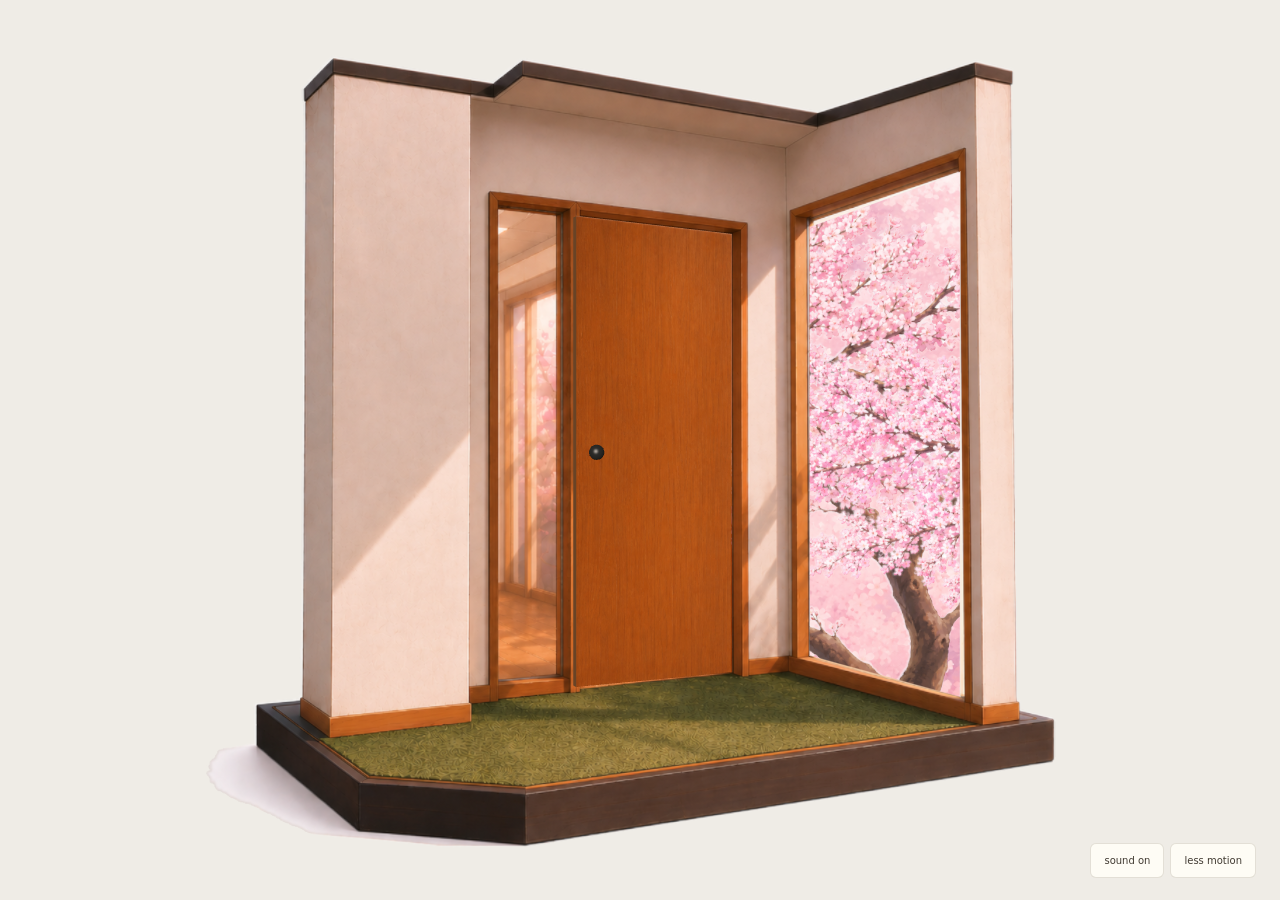
==== commit 8849c818: "Publish The Study from af12cd1" ====
--- a/3d/index.html
+++ b/3d/index.html
@@ -4,6 +4,11 @@
     <meta charset="utf-8" />
     <meta name="viewport" content="width=device-width, initial-scale=1" />
     <meta name="theme-color" content="#efece6" />
+    <meta name="referrer" content="strict-origin-when-cross-origin" />
+    <meta
+      http-equiv="Content-Security-Policy"
+      content="default-src 'self'; script-src 'self' https://www.youtube.com https://s.ytimg.com; style-src 'self' 'unsafe-inline'; img-src 'self' data: blob:; font-src 'self'; media-src 'self' blob:; connect-src 'self' https://formsubmit.co https://www.youtube.com; frame-src https://www.youtube.com https://www.youtube-nocookie.com; object-src 'none'; base-uri 'self'; form-action 'none'"
+    />
     <meta
       name="description"
       content="A little room for ideas, work, and the things in between. Explore Suryansh Lalla’s painted study."
@@ -11,8 +16,8 @@
     <link rel="icon" type="image/svg+xml" href="./favicon.svg" />
     <title>Suryansh Lalla — The Study</title>
     <style>html,body{background:#efece6;height:100%;margin:0;overflow:hidden}</style>
-    <script type="module" crossorigin src="./assets/index-7i4ELBA1.js"></script>
-    <link rel="stylesheet" crossorigin href="./assets/index-YSsSZchb.css">
+    <script type="module" crossorigin src="./assets/index-DKGDRm9b.js"></script>
+    <link rel="stylesheet" crossorigin href="./assets/index-CrB32Hae.css">
   </head>
   <body>
     <div id="app" aria-label="Interactive painted study"></div>
--- a/3d/assets/index-CrB32Hae.css
+++ b/3d/assets/index-CrB32Hae.css
@@ -0,0 +1 @@
+.about-copy [data-about-highlight=yellow]{background-color:#fff09b}.about-copy [data-about-highlight=mint]{background-color:#bdeed5}.about-copy [data-about-highlight=pink]{background-color:#f7c9d8}.about-copy [data-about-highlight=blue]{background-color:#c9e6fa}.about-copy [data-about-size=small]{font-size:.82em}.about-copy [data-about-size=normal]{font-size:1em}.about-copy [data-about-size=large]{font-size:1.25em}.about-copy [data-about-size=xlarge]{font-size:1.55em}:root{color:#403a31;background:#efece6;font-family:Georgia,Times New Roman,serif}*{box-sizing:border-box}[hidden]{display:none!important}body{margin:0}button,a{-webkit-tap-highlight-color:transparent}button{color:inherit;cursor:pointer;background:#fffdf7e8;border:1px solid #71645130;border-radius:6px;padding:10px 13px;font:12px/1.3 ui-sans-serif,system-ui,sans-serif;transition:background .18s,transform .18s}button:hover{background:#e8dfce}button:active{transform:translateY(1px)}button:disabled{cursor:wait;opacity:.65}:focus-visible{outline-offset:4px;outline:2px solid #82693d}a{color:inherit}#app{position:fixed;inset:0}#app canvas{touch-action:none;display:block}.welcome{pointer-events:none;position:fixed;inset:0}.welcome>*{pointer-events:auto}.sr-only{clip-path:inset(50%);white-space:nowrap;border:0;width:1px;height:1px;margin:-1px;padding:0;position:absolute;overflow:hidden}.eyebrow{letter-spacing:.16em;font:10px/1.5 ui-sans-serif,system-ui,sans-serif}.welcome #enter{background:0 0;border:1px solid #0000;border-radius:50%;width:48px;height:48px;padding:0;position:fixed;transform:translate(-50%,-50%)}.welcome #enter:hover{background:0 0}.welcome #enter:focus-visible{outline-offset:3px;outline:2px solid #403a31}#load-status,.fallback-about{text-align:center;font:12px/1.5 system-ui;position:fixed;bottom:80px;left:50%;transform:translate(-50%)}.fallback-about{bottom:42px}.text-button{background:0 0;border:none;padding-left:0}.preferences{gap:6px;display:flex;position:fixed;bottom:22px;right:24px}.preferences button{font-size:10px}.room-tools{background:#fffcf4eb;border:1px solid #74685026;border-radius:10px;align-items:center;gap:4px;padding:6px;display:flex;position:fixed;bottom:58px;left:50%;transform:translate(-50%);box-shadow:0 6px 30px #4c382d0c}.room-tools button{white-space:nowrap;background:0 0;border:0}.room-tools button:hover,button[aria-pressed=true]{background:#ddd4c2}.room-tools>span{background:#b6ab95;width:1px;height:18px}.scene-caption{text-align:center;pointer-events:none;width:100%;font:10px/1.5 ui-sans-serif,system-ui,sans-serif;position:fixed;bottom:28px}@media (width<=700px){.room-tools{gap:0;max-width:calc(100vw - 20px);padding:3px;bottom:80px}.room-tools button{padding:10px 8px;font-size:10px}.scene-caption{font-size:9px;bottom:58px}.preferences{bottom:15px;right:15px}}@media (prefers-reduced-motion:reduce){*,:before,:after{transition:none!important}}.night .scene-caption{color:#f6e9cf}@media (width<=700px){.room-tools button{padding-inline:6px}}.desktop-wallpaper{isolation:isolate;background-color:#6692d3}.desktop-wallpaper:before{content:"";z-index:-1;filter:var(--wallpaper-filter,none);background:url(../desktop-meadow.jpg) 50%/cover no-repeat;position:absolute;inset:0}#laptop{transform-origin:0 0;color:#202834;border:0;border-radius:0;width:100%;max-width:none;height:100dvh;max-height:none;margin:0;padding:0;font:14px/1.5 -apple-system,BlinkMacSystemFont,Segoe UI,sans-serif;position:fixed;inset:0;overflow:hidden}#laptop::backdrop{background:0 0}#laptop button{font-family:inherit}#laptop :focus-visible{outline-offset:3px;outline:3px solid #fff}#laptop .finder-window :focus-visible{outline-color:#2b72d5}.desktop-menu{color:#fff;-webkit-backdrop-filter:blur(24px);backdrop-filter:blur(24px);z-index:3;background:#314d778c;align-items:center;gap:8px;height:42px;padding:0 18px;display:flex;position:relative;box-shadow:0 1px #ffffff20}.desktop-menu button{color:inherit;white-space:nowrap;background:0 0;border:0;padding:7px 9px;font-size:13px}.desktop-menu button:hover{background:#ffffff25}.desktop-menu .desktop-brand{letter-spacing:-.02em;font-size:14px;font-weight:650}.desktop-mark{padding-right:4px;font-size:23px}.desktop-menu time{white-space:nowrap;font-variant-numeric:tabular-nums;font-size:12px}#close-laptop{border:1px solid #ffffff50;margin-left:auto;font-size:11px}.desktop-items{position:absolute;inset:42px 0 100px}.desktop-icon{color:#fff;text-align:center;text-shadow:0 2px 4px #213b71;cursor:pointer;background:0 0;border:1px solid #0000;border-radius:5px;flex-direction:column;align-items:center;gap:7px;width:132px;padding:10px 5px;font-size:14px;line-height:1.25;display:flex;position:absolute}.desktop-icon:hover,.desktop-icon:focus-visible{background:#dae9ff25;border-color:#d9ebff45}.desktop-icon svg{filter:drop-shadow(0 4px 3px #17355c40);width:86px;height:78px}.desktop-icon[data-tab=about]{top:45%;left:23%}.desktop-icon[data-tab=projects]{top:7%;right:10%}.desktop-icon[data-tab=blog]{top:46%;right:7%}.desktop-icon[data-tab=photos]{bottom:6%;left:42%}.desktop-icon[data-tab=trash]{bottom:5%;right:18%}.desktop-icon[data-tab=wallpaper]{top:24%;right:27%}.desktop-dock{z-index:3;-webkit-backdrop-filter:blur(24px);backdrop-filter:blur(24px);background:#e7f2ff45;border:1px solid #ffffff75;border-radius:18px;gap:7px;padding:8px 12px;display:flex;position:absolute;bottom:20px;left:50%;transform:translate(-50%);box-shadow:0 10px 30px #22345126}.desktop-dock button{background:0 0;border:0;border-radius:10px;width:52px;height:52px;padding:4px;transition:transform .2s;position:relative}.desktop-dock button:hover{background:#ffffff25;transform:translateY(-6px)}.desktop-dock svg{filter:drop-shadow(0 2px 2px #21385440);width:42px;height:42px}.desktop-dock [aria-pressed=true]:after{content:"";background:#263a58;border-radius:50%;width:4px;height:4px;position:absolute;bottom:-4px;left:calc(50% - 2px)}.desktop-dock .dock-divider{background:#ffffff60;width:1px;margin:7px 3px}.desktop-tip{color:#fff;text-shadow:0 1px 4px #234170;font-size:11px;position:absolute;bottom:26px;right:22px}.finder-window{z-index:2;background:#fffdfa;border:1px solid #ffffff85;border-radius:11px;flex-direction:column;width:min(740px,100% - 48px);height:min(565px,100% - 166px);min-height:220px;display:flex;position:absolute;top:48%;left:50%;overflow:hidden;transform:translate(-50%,-50%);box-shadow:0 25px 90px #18315560,0 2px 8px #12233e30}.finder-window.maximized{width:auto;height:auto;inset:60px 24px 102px!important;transform:none!important}.window-titlebar{cursor:grab;-webkit-user-select:none;user-select:none;touch-action:none;background:linear-gradient(#f6f6f7,#e5e7eb);border-bottom:1px solid #c7cbd3;flex-shrink:0;align-items:center;gap:12px;height:44px;padding:0 15px;display:flex}.window-titlebar:active{cursor:grabbing}.window-titlebar h2{text-align:center;color:#4c5360;flex:1;margin:0;padding-right:54px;font:600 12px/1.3 -apple-system,BlinkMacSystemFont,sans-serif}.window-controls{gap:8px;display:flex}.window-controls button{color:#0009;border:1px solid #0002;border-radius:50%;place-items:center;width:14px;height:14px;padding:0;font-size:11px;line-height:1;display:grid}.window-controls button span{opacity:0}.window-controls:hover span,.window-controls button:focus-visible span{opacity:1}#close-window{background:#ff6058}#minimize-window{background:#ffbd2e}#maximize-window{background:#28c840}#paper{background:#fffdfa;flex:1;min-height:0;padding:30px 40px;overflow-y:auto;outline-offset:-4px!important}#paper h2{letter-spacing:-.04em;margin:9px 0 12px;font-size:30px;font-weight:600}#paper p,#paper li{font-size:15px;line-height:1.8}#paper .eyebrow{letter-spacing:.14em;color:#747a83;font-size:10px}#paper .byline{color:#85878d;margin-bottom:24px;font-size:12px}#paper .contact-link{color:#2a5d9f;overflow-wrap:anywhere;text-underline-offset:3px;border-bottom:1px solid #e5e8ee;padding:17px 0;font-size:14px;display:block}.window-status{color:#858a92;background:#f3f4f6;border-top:1px solid #e4e6eb;flex-shrink:0;padding:7px 18px;font-size:10px}@media (width<=700px){.desktop-menu{gap:0;height:45px;padding:0 10px}.desktop-mark{display:none}.desktop-menu .desktop-brand{padding-inline:3px;font-size:12px}.desktop-menu>[data-tab]{display:none}.desktop-menu time{font-size:10px}#close-laptop{margin-left:6px;padding:7px;font-size:10px}.desktop-items{inset:45px 0 92px}.desktop-icon{gap:4px;width:98px;padding:6px;font-size:11px}.desktop-icon svg{width:64px;height:54px}.desktop-icon[data-tab=about]{top:44%;left:5%}.desktop-icon[data-tab=projects]{top:39%;right:5%}.desktop-icon[data-tab=blog]{top:73%;right:3%}.desktop-icon[data-tab=photos]{top:auto;bottom:1%;left:5%}.desktop-icon[data-tab=trash]{bottom:-2%;right:36%}.desktop-dock{border-radius:15px;gap:3px;padding:6px 8px;bottom:17px}.desktop-dock button{width:42px;height:44px}.desktop-dock svg{width:35px;height:35px}.desktop-tip{display:none}.finder-window{width:calc(100% - 24px);height:calc(100% - 165px);top:49%}.finder-window.maximized{inset:55px 6px 89px!important}.window-titlebar{gap:6px;height:46px;padding:0 10px}.window-titlebar h2{padding-right:20px}.window-controls{gap:6px}.window-controls button{width:22px;height:22px}.window-controls button span{opacity:1}#paper{padding:20px 23px}#paper h2{font-size:28px}}@media (height<=650px) and (width<=700px){.desktop-icon[data-tab=about]{top:58%}.desktop-icon[data-tab=projects]{top:5%}}@media (prefers-reduced-motion:no-preference){#laptop[open]{animation:.28s ease-out desktop-arrive}@keyframes desktop-arrive{0%{opacity:0}to{opacity:1}}}.desktop-icon[data-tab=sudoku]{top:20%;left:43%}@media (width<=700px){.desktop-icon[data-tab=sudoku]{top:39%;left:calc(50% - 49px)}.desktop-dock{gap:1px;padding-inline:6px}.desktop-dock button{width:39px}}.paint-panel{z-index:1;color:#111;background:#ece9d8;border:3px solid #0753bc;border-radius:7px 7px 3px 3px;width:min(390px,100vw - 32px);font:11px/1.25 Tahoma,Verdana,sans-serif;position:absolute;top:clamp(16px,5vh,48px);left:clamp(16px,5vw,72px);overflow:hidden;box-shadow:0 15px 35px #0b2d5866}.paint-titlebar{color:#fff;background:linear-gradient(90deg,#0055bf,#2384ee 65%,#0b54b7);align-items:center;gap:5px;height:26px;padding:2px 6px;font-weight:700;display:flex}.paint-titlebar>span:first-child{font-size:13px}.paint-windows{letter-spacing:6px;white-space:nowrap;margin-left:auto}.paint-menubar{border-bottom:1px solid #aaa89b;height:20px;padding:3px 7px}.paint-workspace{border-bottom:1px solid #aaa89b;height:135px;display:flex}.paint-tools{text-align:center;border-right:2px solid #aaa89b;flex:0 0 48px;grid-template-rows:repeat(5,20px);grid-template-columns:repeat(2,18px);place-content:start center;width:48px;padding-top:4px;font:700 13px/20px Georgia,serif;display:grid}.paint-tools span:nth-child(6){background:#fff;border:1px inset #777}.paint-canvas{background:#fff;flex:1;min-width:0;padding:22px 14px 10px}.paint-canvas h2{width:100%;color:inherit;margin:0;font:600 18px/1.4 Tahoma,Verdana,sans-serif;display:block}.paint-canvas p{margin:8px 0 0;font:12px/1.5 Tahoma,Verdana,sans-serif}.paint-palette{grid-template-columns:repeat(14,20px);gap:2px;padding:7px 8px;display:grid}.paint-swatch{background:var(--swatch);cursor:pointer;border:1px solid #555;width:20px;height:18px;padding:0;box-shadow:inset 1px 1px #ffffff80}.paint-swatch[aria-pressed=true]{outline-offset:1px;outline:2px solid #1b55ca}.paint-status{border-top:1px solid #aaa89b;min-height:17px;padding:3px 7px}.desktop-photo-icon{object-fit:contain;image-rendering:auto;filter:drop-shadow(0 4px 3px #17355c40);width:86px;height:78px}.desktop-dock .desktop-photo-icon{width:42px;height:42px}.photo-gallery{grid-template-columns:repeat(auto-fit,minmax(150px,1fr));gap:16px;min-height:100%;display:grid}.photo-gallery figure{margin:0}.photo-gallery img{width:100%;height:auto;display:block}.wallpaper-picker[hidden],.xp-error[hidden]{display:none}.wallpaper-picker{z-index:10;color:#1e2935;-webkit-backdrop-filter:blur(18px);backdrop-filter:blur(18px);background:#f5f6f5f7;flex-direction:column;align-items:center;display:flex;position:absolute;inset:0}.wallpaper-picker header{justify-content:space-between;align-items:center;gap:16px;width:min(1100px,100%);padding:15px clamp(15px,3vw,40px);display:flex}.wallpaper-picker h2{text-transform:uppercase;letter-spacing:.08em;margin:0;font:600 clamp(16px,2vw,23px)/1.2 -apple-system,sans-serif}.wallpaper-picker header button{color:#17202a;cursor:pointer;background:#fff;border:0;border-radius:999px;padding:10px 18px;font-weight:700;box-shadow:0 4px 20px #4b5d6b1c}.wallpaper-picker header .wallpaper-done{background:#ffda1e}.wallpaper-stage{border-radius:12px;flex:1;width:min(1100px,100% - 30px);min-height:120px;position:relative;overflow:hidden;box-shadow:0 10px 35px #17252f2b}.wallpaper-large,.wallpaper-thumb{background:url(../desktop-meadow.jpg) 50%/cover no-repeat}.wallpaper-large{width:100%;height:100%}.wallpaper-name{color:#17212b;text-transform:uppercase;letter-spacing:.06em;background:#e6e7e3b9;border-radius:6px;padding:6px 14px;position:absolute;bottom:14px;left:50%;transform:translate(-50%)}.wallpaper-strip{scroll-snap-type:x proximity;gap:10px;width:min(1100px,100%);padding:22px 24px 10px;display:flex;overflow-x:auto}.wallpaper-option{min-width:105px;color:inherit;cursor:pointer;scroll-snap-align:center;background:0 0;border:3px solid #0000;border-radius:11px;flex:0 0 105px;padding:5px;font-size:12px}.wallpaper-option[aria-selected=true]{background:#fff;border-color:#ffcf00;box-shadow:0 4px 12px #1b2d3e2b}.wallpaper-thumb{border-radius:6px;height:67px;display:block}.wallpaper-option span:last-child{margin-top:5px;display:block}.wallpaper-help{color:#647184;margin:0 0 13px;font-size:12px}.trash-grid{grid-template-columns:repeat(auto-fill,minmax(128px,1fr));gap:12px;display:grid}.trash-file{color:#26384a;cursor:pointer;overflow-wrap:anywhere;background:#f4f8fd;border:1px solid #d3dbe6;border-radius:6px;min-height:94px;padding:8px}.trash-file:hover,.trash-file:focus-visible{background:#deebfb}.trash-file span:first-child{color:#4e79b0;font-size:34px;line-height:1;display:block}.trash-file span:last-child{margin-top:6px;font-size:11px;display:block}.trash-content{place-items:center;min-height:200px;padding:18px 0;display:grid}.trash-game{text-align:center}.trash-game h3{margin:0 0 3px;font-size:20px}.trash-game p{margin:0 0 9px}.trash-game-board{grid-template-columns:repeat(3,48px);gap:3px;margin:0 auto 12px;display:grid}.trash-game-board button{color:#27476d;cursor:pointer;background:#f0f7ff;border:1px solid #8196b6;width:48px;height:48px;padding:0;font-size:27px}.trash-game>button{padding:5px 12px}.trash-picture{text-align:center;width:min(300px,100%);margin:0}.trash-picture svg{border:1px solid #aab6bb;width:100%;display:block}.trash-picture figcaption{margin-top:5px;font-size:12px}.xp-error{z-index:12;background:#17274475;place-items:center;display:grid;position:fixed;inset:0}.xp-error-window{color:#111;background:#ece9d8;border:3px solid #0955bd;border-radius:7px;width:min(390px,100vw - 32px);font:12px/1.4 Tahoma,sans-serif;box-shadow:0 18px 40px #11213f80}.xp-error-window header{color:#fff;background:linear-gradient(90deg,#0754b8,#4b97f5);justify-content:space-between;padding:5px 9px;font-weight:700;display:flex}.xp-error-body{align-items:center;gap:18px;padding:20px 16px;display:flex}.xp-error-body p{margin:0;font-size:12px!important;line-height:1.5!important}.xp-error-icon{color:#fff;text-align:center;background:#d72728;border-radius:50%;flex:0 0 32px;height:32px;font:700 28px/29px Tahoma,sans-serif}.xp-error-ok{cursor:pointer;background:linear-gradient(#fff,#dae4f5);border:1px solid #476da4;border-radius:3px;min-width:74px;margin:0 18px 14px auto;padding:3px 10px;display:block}@media (width<=1000px),(height<=650px){.desktop-items{grid-template-columns:repeat(3,minmax(0,1fr));grid-auto-rows:max-content;align-content:start;justify-items:center;gap:8px 2px;padding:12px;display:grid;overflow-y:auto}.paint-panel{grid-column:1/-1;justify-self:start;width:min(310px,100%);margin-bottom:9px;position:relative;top:auto;left:auto}.desktop-items .desktop-icon{width:100%;min-width:0;position:static}.paint-workspace{height:116px}.paint-canvas{padding:13px 8px 5px}.paint-canvas h2{font-size:14px}.paint-canvas p{font-size:10px}.paint-palette{grid-template-columns:repeat(14,17px);gap:2px}.paint-swatch{width:17px;height:16px}.desktop-photo-icon{width:64px;height:54px}.desktop-dock .desktop-photo-icon{width:35px;height:35px}.wallpaper-picker header{gap:5px;padding:13px 12px}.wallpaper-picker h2{letter-spacing:0;font-size:13px}.wallpaper-picker header button{padding:8px 12px}.wallpaper-stage{width:calc(100% - 20px)}.wallpaper-strip{padding:13px 10px 5px}.wallpaper-option{flex-basis:80px;min-width:80px}.wallpaper-thumb{height:55px}}.xp-error-close{color:#fff;cursor:pointer;background:#d95231;border:1px solid #fff;border-radius:3px;font-size:16px;line-height:18px}.finder-window[data-app=sudoku]{width:min(600px,100% - 32px);height:min(760px,100% - 130px);top:49%}#paper:has(.sudoku-app){background:#f6f7f2;padding:18px 24px}.sudoku-app{color:#263a40;max-width:430px;margin:auto;font-family:system-ui,sans-serif}.sudoku-heading{justify-content:flex-end;align-items:center;gap:12px;margin:0 0 14px;display:flex}.sudoku-time{font-variant-numeric:tabular-nums;color:#49605a;font-size:14px}.sudoku-grid{aspect-ratio:1;background:#fff;border:2px solid #3b5954;grid-template-columns:repeat(9,minmax(0,1fr));width:min(100%,360px);margin:0 auto;display:grid;box-shadow:0 5px 18px #27443b0d}.sudoku-row{display:contents}#laptop .sudoku-cell{color:#2769ab;background:#fff;border:1px solid #d9e1dc;border-top:0;border-left:0;border-radius:0;place-items:center;min-width:0;margin:0;padding:0;font:500 clamp(18px,2.2vw,24px)/1 system-ui;transition:none;display:grid;position:relative;transform:none}#laptop .sudoku-cell.box-right{border-right:2px solid #3b5954}#laptop .sudoku-cell.box-bottom{border-bottom:2px solid #3b5954}#laptop .sudoku-cell.given{color:#293e3a;background:#f3f5ef;font-weight:650}#laptop .sudoku-cell.related{background:#eff5ef}#laptop .sudoku-cell.matching{background:#ddebd8}#laptop .sudoku-cell.selected{z-index:1;background:#c6dfed;box-shadow:inset 0 0 0 2px #367cb4}#laptop .sudoku-cell.invalid{color:#a32932;background:#fbe4e1}#laptop .sudoku-cell:focus-visible{outline-offset:-2px;outline:2px solid #367cb4}.sudoku-notes{color:#627b73;grid-template-columns:repeat(3,1fr);width:100%;height:100%;padding:2px;font:10px/1.2 system-ui;display:grid}.sudoku-notes span{place-items:center;display:grid}.sudoku-pad{grid-template-columns:repeat(10,1fr);gap:5px;width:min(100%,390px);margin:12px auto 10px;display:grid}#laptop .sudoku-pad button{color:#2d5648;background:#e2ecdf;border:1px solid #c9d8c5;border-radius:5px;min-height:39px;padding:8px 0;font-size:17px}.sudoku-tools{flex-wrap:wrap;justify-content:center;gap:6px;display:flex}#laptop .sudoku-tools button,#laptop .sudoku-confirm button{color:#395c50;background:#fff;border:1px solid #ccd5cd;padding:7px 9px;font-size:11px}#laptop .sudoku-tools [aria-pressed=true]{background:#d4e7cd;border-color:#86a782}#paper .sudoku-status{text-align:center;color:#4a675c;min-height:34px;margin:10px 0 4px;font-size:12px;line-height:1.45}.sudoku-confirm{background:#fff7dc;border:1px solid #dfcea2;border-radius:6px;flex-wrap:wrap;align-items:center;gap:7px;padding:10px;font-size:12px;display:flex}.sudoku-confirm span{width:100%}.sudoku-help{color:#62776d;padding:4px 0;font-size:11px}.sudoku-help summary{cursor:pointer}#paper .sudoku-help p{font-size:12px;line-height:1.6}.is-complete .sudoku-grid{border-color:#5e8e4e;box-shadow:0 0 0 4px #cce3be}@media (width<=700px){#paper:has(.sudoku-app){padding:14px 12px}.finder-window[data-app=sudoku]{width:calc(100% - 20px);height:calc(100% - 126px);top:48%}.sudoku-pad{grid-template-columns:repeat(5,1fr);gap:4px;max-width:310px}.sudoku-pad button{min-height:36px!important;padding:5px 0!important}.sudoku-grid{width:min(100%,310px)}.sudoku-tools{gap:4px}#laptop .sudoku-tools button{padding:6px 8px;font-size:10px}}.finder-window[data-app=sudoku].maximized{width:auto;height:auto}@font-face{font-family:Caveat;src:url(../fonts/caveat.ttf)format("truetype");font-style:normal;font-weight:400 700;font-display:swap}#object-view{color:#403a31;background:0 0;border:0;width:100%;max-width:none;height:100dvh;max-height:none;margin:0;padding:0;position:fixed;inset:0;overflow:hidden}#object-view::backdrop{background:0 0}.object-back{z-index:5;background:#fffaf0e8;position:absolute;top:22px;right:24px}.ipod-display,.ipod-wheel,.letter-form{transform-origin:0 0;will-change:transform;position:absolute;top:0;left:0}.ipod-display{color:#101713;background:linear-gradient(#e4e8da,#dce0cf);border:3px solid #41443b;border-radius:8px;width:400px;height:300px;font:21px/1.35 Arial,sans-serif;overflow:hidden;box-shadow:inset 0 2px 10px #4444}.ipod-display header{background:#e7eadf;border-bottom:2px solid #45483e;justify-content:space-between;align-items:center;height:44px;padding:7px 10px;display:flex}.ipod-display header strong{font-size:21px}.ipod-display header span{color:#305c29;font-size:24px}.track-list{height:218px;padding:3px 0;overflow:auto}.track{text-align:left;color:#111;white-space:nowrap;text-overflow:ellipsis;background:0 0;border:0;border-radius:0;width:100%;padding:6px 28px 6px 12px;font:20px/1.35 Arial,sans-serif;display:block;position:relative;overflow:hidden}.track:hover,.track.selected,.track:focus-visible{color:#fff;background:linear-gradient(#418deb,#1e59b9);outline:0}.track:after{content:"›";position:absolute;top:50%;right:12px;transform:translateY(-50%)}.ipod-status{border-top:1px solid #858777;padding:4px 9px;font:14px Arial,sans-serif}.playlist-empty{text-align:center;color:#454b42;padding:30px 22px;font-size:20px}.ipod-wheel{width:400px;height:400px}.ipod-wheel button{color:#73756e;background:0 0;border:0;padding:0;font:700 20px Arial,sans-serif;position:absolute}.ipod-wheel button:hover{color:#293d43}.ipod-wheel [data-wheel=menu]{width:130px;height:55px;top:16px;left:135px}.ipod-wheel [data-wheel=previous]{width:85px;height:90px;top:150px;left:5px}.ipod-wheel [data-wheel=next]{width:85px;height:90px;top:150px;right:5px}.ipod-wheel [data-wheel=play]{width:140px;height:65px;bottom:12px;left:130px}.ipod-wheel [data-wheel=select]{border-radius:50%;width:126px;height:126px;top:137px;left:137px}.letter-form{flex-direction:column;width:680px;height:920px;padding:46px 40px 34px;font:38px/1.5 Caveat,cursive;display:flex}.letter-form textarea,.letter-form input{color:#3d453c;outline-offset:5px;resize:none;background:0 0;border:0;border-radius:0;width:100%;padding:0;font:38px/1.5 Caveat,cursive}.letter-form textarea{background:repeating-linear-gradient(#0000,#0000 55px,#85775524 56px,#0000 57px);flex:1;min-height:0;margin:14px 0 20px;line-height:57px}.letter-form input{height:62px}.letter-form textarea::placeholder,.letter-form input::placeholder{color:#827663}.letter-honey{display:none!important}.letter-controls{background:#fff8eae8;border-radius:12px;align-items:center;gap:22px;width:max-content;max-width:calc(100vw - 30px);padding:10px 16px;display:flex;position:absolute;bottom:25px;left:50%;transform:translate(-50%);box-shadow:0 10px 40px #3a230a15}.letter-status{max-width:330px;margin:0;font:13px/1.5 system-ui}.letter-controls button{white-space:nowrap;color:#fff9e8;background:#45573f;border:0;padding:12px 18px}.cocoa-caption{text-align:center;color:#fff4df;text-shadow:0 1px 8px #302016;width:100%;font:16px Helvetica,Arial,sans-serif;position:absolute;bottom:30px}.music-player{background:#fff9eb;border-radius:10px;width:320px;padding:7px;position:absolute;bottom:22px;right:20px;box-shadow:0 10px 40px #0003}.music-player iframe{border:0;width:100%;height:200px;display:block}.music-player a{text-align:center;padding:7px;font:12px system-ui;display:block}.room-tools .object-links{display:contents}.camera-flight .room-tools{pointer-events:none;opacity:.65}@media (width<=700px){.object-back{font-size:11px;top:12px;right:12px}.letter-controls{gap:12px;bottom:14px}.letter-status{max-width:210px;font-size:11px}.letter-controls button{padding:10px;font-size:11px}.music-player{width:calc(100vw - 24px);bottom:14px;right:12px}.room-tools{flex-wrap:wrap;justify-content:center;width:max-content}.cocoa-caption{padding:0 20px;font-size:16px}}.object-open .room-tools,.object-open .preferences,.object-open .scene-caption{visibility:hidden}.youtube-mount{background:#24231f;border-radius:3px;min-height:200px}.letter-status:empty{display:none}.letter-form textarea{margin-top:0}@media (width<=700px){.ipod-display header{height:54px}.ipod-display header strong{font-size:28px}.track{padding:5px 28px 5px 12px;font-size:30px}.track-list{height:208px}.ipod-status{font-size:18px}}
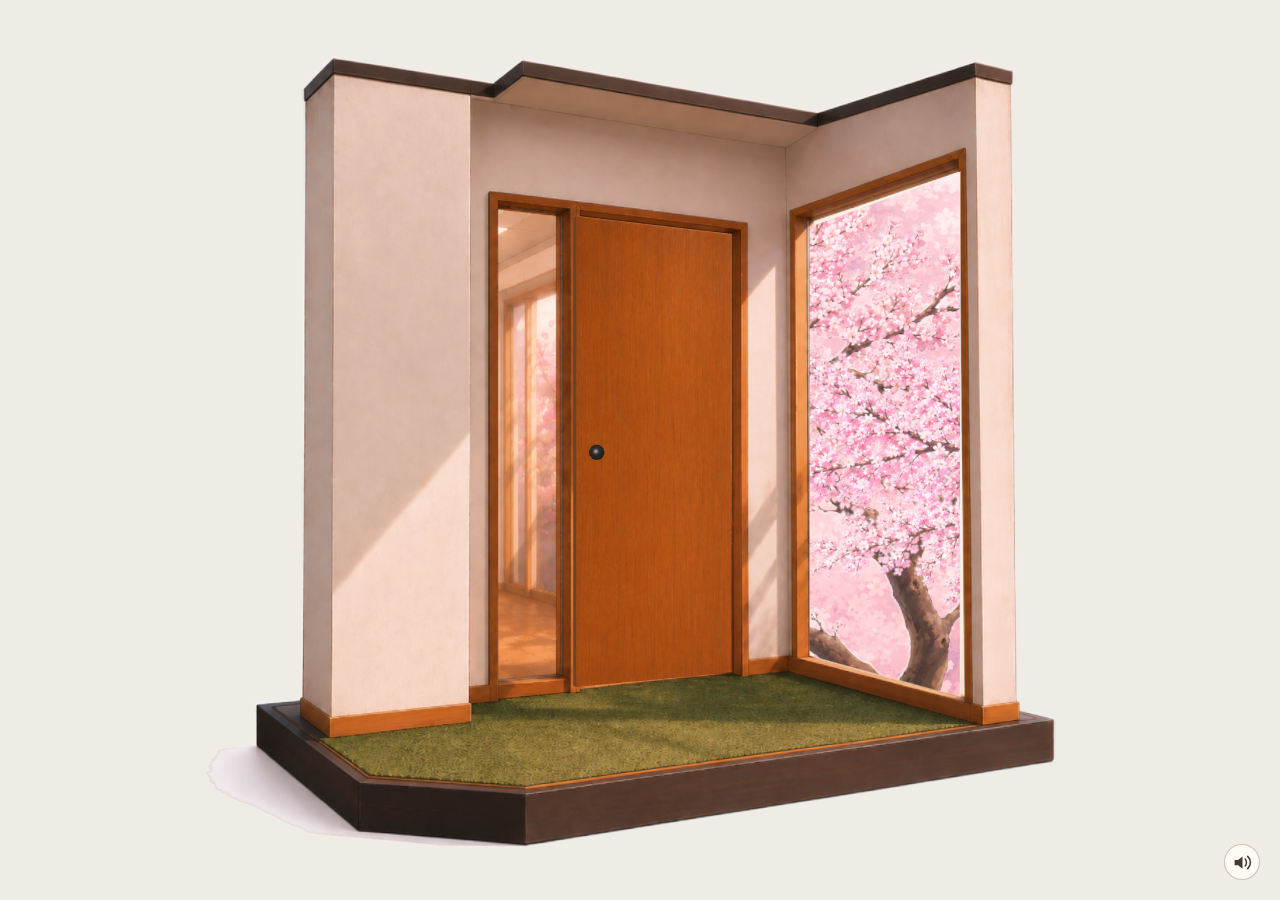
==== commit 97e6a11a: "Publish The Study from 3686273" ====
--- a/3d/index.html
+++ b/3d/index.html
@@ -16,8 +16,8 @@
     <link rel="icon" type="image/svg+xml" href="./favicon.svg" />
     <title>Suryansh Lalla — The Study</title>
     <style>html,body{background:#efece6;height:100%;margin:0;overflow:hidden}</style>
-    <script type="module" crossorigin src="./assets/index-DKGDRm9b.js"></script>
-    <link rel="stylesheet" crossorigin href="./assets/index-CrB32Hae.css">
+    <script type="module" crossorigin src="./assets/index-DtUFmI6N.js"></script>
+    <link rel="stylesheet" crossorigin href="./assets/index-D1lt5EIP.css">
   </head>
   <body>
     <div id="app" aria-label="Interactive painted study"></div>
--- a/3d/assets/index-D1lt5EIP.css
+++ b/3d/assets/index-D1lt5EIP.css
@@ -0,0 +1 @@
+.about-copy [data-about-highlight=yellow]{background-color:#fff09b}.about-copy [data-about-highlight=mint]{background-color:#bdeed5}.about-copy [data-about-highlight=pink]{background-color:#f7c9d8}.about-copy [data-about-highlight=blue]{background-color:#c9e6fa}.about-copy [data-about-size=small]{font-size:.82em}.about-copy [data-about-size=normal]{font-size:1em}.about-copy [data-about-size=large]{font-size:1.25em}.about-copy [data-about-size=xlarge]{font-size:1.55em}:root{color:#403a31;background:#efece6;font-family:Georgia,Times New Roman,serif}*{box-sizing:border-box}[hidden]{display:none!important}body{margin:0}button,a{-webkit-tap-highlight-color:transparent}button{color:inherit;cursor:pointer;background:#fffdf7e8;border:1px solid #71645130;border-radius:6px;padding:10px 13px;font:12px/1.3 ui-sans-serif,system-ui,sans-serif;transition:background .18s,transform .18s}button:hover{background:#e8dfce}button:active{transform:translateY(1px)}button:disabled{cursor:wait;opacity:.65}:focus-visible{outline-offset:4px;outline:2px solid #82693d}a{color:inherit}#app{position:fixed;inset:0}#app canvas{touch-action:none;display:block}.welcome{pointer-events:none;position:fixed;inset:0}.welcome>*{pointer-events:auto}.sr-only{clip-path:inset(50%);white-space:nowrap;border:0;width:1px;height:1px;margin:-1px;padding:0;position:absolute;overflow:hidden}.eyebrow{letter-spacing:.16em;font:10px/1.5 ui-sans-serif,system-ui,sans-serif}.welcome #enter{background:0 0;border:1px solid #0000;border-radius:50%;width:48px;height:48px;padding:0;position:fixed;transform:translate(-50%,-50%)}.welcome #enter:hover{background:0 0}.welcome #enter:focus-visible{outline-offset:3px;outline:2px solid #403a31}#load-status,.fallback-about{text-align:center;font:12px/1.5 system-ui;position:fixed;bottom:80px;left:50%;transform:translate(-50%)}.fallback-about{bottom:42px}.text-button{background:0 0;border:none;padding-left:0}.preferences{position:fixed;bottom:20px;right:20px}.preferences button{color:#403a31;cursor:pointer;background:#fffcf4e0;border:1px solid #8b806b70;border-radius:50%;place-items:center;width:36px;height:36px;padding:6px;display:grid}.preferences svg{width:21px;height:21px}.preferences button[aria-pressed=false] .sound-cross,.preferences button[aria-pressed=true] .sound-wave{display:none}@media (width<=700px){.preferences{bottom:15px;right:15px}}@media (prefers-reduced-motion:reduce){*,:before,:after{transition:none!important}}.desktop-wallpaper{isolation:isolate;background-color:#6692d3}.desktop-wallpaper:before{content:"";z-index:-1;filter:var(--wallpaper-filter,none);background:url(../desktop-meadow.jpg) 50%/cover no-repeat;position:absolute;inset:0}#laptop{transform-origin:0 0;color:#202834;border:0;border-radius:0;width:100%;max-width:none;height:100dvh;max-height:none;margin:0;padding:0;font:14px/1.5 -apple-system,BlinkMacSystemFont,Segoe UI,sans-serif;position:fixed;inset:0;overflow:hidden}#laptop::backdrop{background:0 0}#laptop button{font-family:inherit}#laptop :focus-visible{outline-offset:3px;outline:3px solid #fff}#laptop .finder-window :focus-visible{outline-color:#2b72d5}.desktop-menu{color:#fff;-webkit-backdrop-filter:blur(24px);backdrop-filter:blur(24px);z-index:3;background:#314d778c;align-items:center;gap:8px;height:42px;padding:0 18px;display:flex;position:relative;box-shadow:0 1px #ffffff20}.desktop-menu button{color:inherit;white-space:nowrap;background:0 0;border:0;padding:7px 9px;font-size:13px}.desktop-menu button:hover{background:#ffffff25}.desktop-menu .desktop-brand{letter-spacing:-.02em;font-size:14px;font-weight:650}.desktop-mark{padding-right:4px;font-size:23px}.desktop-menu time{white-space:nowrap;font-variant-numeric:tabular-nums;font-size:12px}#close-laptop{border:1px solid #ffffff50;margin-left:auto;font-size:11px}.desktop-items{position:absolute;inset:42px 0 100px}.desktop-icon{color:#fff;text-align:center;text-shadow:0 2px 4px #213b71;cursor:pointer;background:0 0;border:1px solid #0000;border-radius:5px;flex-direction:column;align-items:center;gap:7px;width:132px;padding:10px 5px;font-size:14px;line-height:1.25;display:flex;position:absolute}.desktop-icon:hover,.desktop-icon:focus-visible{background:#dae9ff25;border-color:#d9ebff45}.desktop-icon svg,.desktop-icon img{filter:drop-shadow(0 4px 3px #17355c40);width:86px;height:78px}.desktop-icon[data-tab=about]{top:45%;left:23%}.desktop-icon[data-tab=projects]{top:7%;right:10%}.desktop-icon[data-tab=blog]{top:46%;right:7%}.desktop-icon[data-tab=photos]{bottom:6%;left:42%}.desktop-icon[data-tab=trash]{bottom:5%;right:18%}.desktop-icon[data-tab=wallpaper]{top:24%;right:27%}.desktop-dock{z-index:3;-webkit-backdrop-filter:blur(24px);backdrop-filter:blur(24px);background:#e7f2ff45;border:1px solid #ffffff75;border-radius:18px;gap:7px;padding:8px 12px;display:flex;position:absolute;bottom:20px;left:50%;transform:translate(-50%);box-shadow:0 10px 30px #22345126}.desktop-dock button{background:0 0;border:0;border-radius:10px;width:52px;height:52px;padding:4px;transition:transform .2s;position:relative}.desktop-dock button:hover{background:#ffffff25;transform:translateY(-6px)}.desktop-dock svg,.desktop-dock img{filter:drop-shadow(0 2px 2px #21385440);width:42px;height:42px}.desktop-dock [data-tab=socials] img{clip-path:polygon(1% 59%,3% 47%,10% 27%,20% 18%,35% 16%,42% 17%,46% 11%,51% 10%,48% 18%,77% 19%,88% 26%,94% 45%,95% 63%,99% 68%,100% 86%,96% 96%,84% 100%,17% 100%,3% 91%,0% 78%)}.desktop-dock [aria-pressed=true]:after{content:"";background:#263a58;border-radius:50%;width:4px;height:4px;position:absolute;bottom:-4px;left:calc(50% - 2px)}.desktop-dock .dock-divider{background:#ffffff60;width:1px;margin:7px 3px}.desktop-tip{color:#fff;text-shadow:0 1px 4px #234170;font-size:11px;position:absolute;bottom:26px;right:22px}.finder-window{z-index:2;background:#fffdfa;border:1px solid #ffffff85;border-radius:11px;flex-direction:column;width:min(740px,100% - 48px);height:min(565px,100% - 166px);min-height:220px;display:flex;position:absolute;top:48%;left:50%;overflow:hidden;transform:translate(-50%,-50%);box-shadow:0 25px 90px #18315560,0 2px 8px #12233e30}.finder-window.maximized{width:auto;height:auto;inset:60px 24px 102px!important;transform:none!important}.window-titlebar{cursor:grab;-webkit-user-select:none;user-select:none;touch-action:none;background:linear-gradient(#f6f6f7,#e5e7eb);border-bottom:1px solid #c7cbd3;flex-shrink:0;align-items:center;gap:12px;height:44px;padding:0 15px;display:flex}.window-titlebar:active{cursor:grabbing}.window-titlebar h2{text-align:center;color:#4c5360;flex:1;margin:0;padding-right:54px;font:600 12px/1.3 -apple-system,BlinkMacSystemFont,sans-serif}.window-controls{gap:8px;display:flex}.window-controls button{color:#0009;border:1px solid #0002;border-radius:50%;place-items:center;width:14px;height:14px;padding:0;font-size:11px;line-height:1;display:grid}.window-controls button span{opacity:0}.window-controls:hover span,.window-controls button:focus-visible span{opacity:1}#close-window{background:#ff6058}#minimize-window{background:#ffbd2e}#maximize-window{background:#28c840}#paper{background:#fffdfa;flex:1;min-height:0;padding:30px 40px;overflow-y:auto;outline-offset:-4px!important}#paper h2{letter-spacing:-.04em;margin:9px 0 12px;font-size:30px;font-weight:600}#paper p,#paper li{font-size:15px;line-height:1.8}#paper .eyebrow{letter-spacing:.14em;color:#747a83;font-size:10px}#paper .byline{color:#85878d;margin-bottom:24px;font-size:12px}#paper .contact-link{color:#2a5d9f;overflow-wrap:anywhere;text-underline-offset:3px;border-bottom:1px solid #e5e8ee;padding:17px 0;font-size:14px;display:block}.window-status{color:#858a92;background:#f3f4f6;border-top:1px solid #e4e6eb;flex-shrink:0;padding:7px 18px;font-size:10px}@media (width<=700px){.desktop-menu{gap:0;height:45px;padding:0 10px}.desktop-mark{display:none}.desktop-menu .desktop-brand{padding-inline:3px;font-size:12px}.desktop-menu>[data-tab]{display:none}.desktop-menu time{font-size:10px}#close-laptop{margin-left:6px;padding:7px;font-size:10px}.desktop-items{inset:45px 0 92px}.desktop-icon{gap:4px;width:98px;padding:6px;font-size:11px}.desktop-icon svg,.desktop-icon img{width:64px;height:54px}.desktop-icon[data-tab=about]{top:44%;left:5%}.desktop-icon[data-tab=projects]{top:39%;right:5%}.desktop-icon[data-tab=blog]{top:73%;right:3%}.desktop-icon[data-tab=photos]{top:auto;bottom:1%;left:5%}.desktop-icon[data-tab=trash]{bottom:-2%;right:36%}.desktop-dock{border-radius:15px;gap:3px;padding:6px 8px;bottom:17px}.desktop-dock button{width:42px;height:44px}.desktop-dock svg,.desktop-dock img{width:35px;height:35px}.desktop-tip{display:none}.finder-window{width:calc(100% - 24px);height:calc(100% - 165px);top:49%}.finder-window.maximized{inset:55px 6px 89px!important}.window-titlebar{gap:6px;height:46px;padding:0 10px}.window-titlebar h2{padding-right:20px}.window-controls{gap:6px}.window-controls button{width:22px;height:22px}.window-controls button span{opacity:1}#paper{padding:20px 23px}#paper h2{font-size:28px}}@media (height<=650px) and (width<=700px){.desktop-icon[data-tab=about]{top:58%}.desktop-icon[data-tab=projects]{top:5%}}@media (prefers-reduced-motion:no-preference){#laptop[open]{animation:.28s ease-out desktop-arrive}@keyframes desktop-arrive{0%{opacity:0}to{opacity:1}}}.desktop-icon[data-tab=sudoku]{top:20%;left:43%}@media (width<=700px){.desktop-icon[data-tab=sudoku]{top:39%;left:calc(50% - 49px)}.desktop-dock{gap:1px;padding-inline:6px}.desktop-dock button{width:39px}}.paint-panel{z-index:1;color:#111;background:#ece9d8;border:3px solid #0753bc;border-radius:7px 7px 3px 3px;width:min(390px,100vw - 32px);font:11px/1.25 Tahoma,Verdana,sans-serif;position:absolute;top:clamp(16px,5vh,48px);left:clamp(16px,5vw,72px);overflow:hidden;box-shadow:0 15px 35px #0b2d5866}.paint-titlebar{color:#fff;cursor:move;touch-action:none;background:linear-gradient(90deg,#0055bf,#2384ee 65%,#0b54b7);align-items:center;gap:5px;height:26px;padding:2px 6px;font-weight:700;display:flex}.paint-titlebar>span:first-child{font-size:13px}.paint-windows{white-space:nowrap;gap:2px;margin-left:auto;display:flex}.paint-windows button{color:#fff;cursor:pointer;background:linear-gradient(#81b4f5,#276aca);border:1px solid #fff9;border-radius:3px;width:20px;height:20px;padding:0;font:700 14px/16px Tahoma,sans-serif}.paint-windows button:last-child{background:linear-gradient(#f99b71,#c33d21)}.paint-windows button:focus-visible{outline-offset:1px;outline:2px solid #fff}.paint-menubar{border-bottom:1px solid #aaa89b;height:20px;padding:3px 7px}.paint-workspace{border-bottom:1px solid #aaa89b;height:135px;display:flex}.paint-tools{text-align:center;border-right:2px solid #aaa89b;flex:0 0 48px;grid-template-rows:repeat(5,20px);grid-template-columns:repeat(2,18px);place-content:start center;width:48px;padding-top:4px;font:700 13px/20px Georgia,serif;display:grid}.paint-tools span:nth-child(6){background:#fff;border:1px inset #777}.paint-canvas{background:#fff;flex:1;min-width:0;padding:22px 14px 10px}.paint-canvas h2{width:100%;color:inherit;margin:0;font:600 18px/1.4 Tahoma,Verdana,sans-serif;display:block}.paint-canvas p{margin:8px 0 0;font:12px/1.5 Tahoma,Verdana,sans-serif}.paint-palette{grid-template-columns:repeat(14,20px);gap:2px;padding:7px 8px;display:grid}.paint-swatch{background:var(--swatch);cursor:pointer;border:1px solid #555;width:20px;height:18px;padding:0;box-shadow:inset 1px 1px #ffffff80}.paint-swatch[aria-pressed=true]{outline-offset:1px;outline:2px solid #1b55ca}.paint-status{border-top:1px solid #aaa89b;min-height:17px;padding:3px 7px}.desktop-photo-icon{object-fit:contain;image-rendering:auto;filter:drop-shadow(0 4px 3px #17355c40);width:86px;height:78px}.desktop-dock .desktop-photo-icon{width:42px;height:42px}.photo-gallery{grid-template-columns:repeat(auto-fit,minmax(150px,1fr));gap:16px;min-height:100%;display:grid}.photo-gallery figure{margin:0}.photo-gallery img{width:100%;height:auto;display:block}.wallpaper-picker[hidden],.xp-error[hidden]{display:none}.wallpaper-picker{z-index:10;color:#1e2935;-webkit-backdrop-filter:blur(18px);backdrop-filter:blur(18px);background:#f5f6f5f7;flex-direction:column;align-items:center;display:flex;position:absolute;inset:0}.wallpaper-picker header{justify-content:space-between;align-items:center;gap:16px;width:min(1100px,100%);padding:15px clamp(15px,3vw,40px);display:flex}.wallpaper-picker h2{text-transform:uppercase;letter-spacing:.08em;margin:0;font:600 clamp(16px,2vw,23px)/1.2 -apple-system,sans-serif}.wallpaper-picker header button{color:#17202a;cursor:pointer;background:#fff;border:0;border-radius:999px;padding:10px 18px;font-weight:700;box-shadow:0 4px 20px #4b5d6b1c}.wallpaper-picker header .wallpaper-done{background:#ffda1e}.wallpaper-stage{border-radius:12px;flex:1;width:min(1100px,100% - 30px);min-height:120px;position:relative;overflow:hidden;box-shadow:0 10px 35px #17252f2b}.wallpaper-large,.wallpaper-thumb{background:url(../desktop-meadow.jpg) 50%/cover no-repeat}.wallpaper-large{width:100%;height:100%}.wallpaper-name{color:#17212b;text-transform:uppercase;letter-spacing:.06em;background:#e6e7e3b9;border-radius:6px;padding:6px 14px;position:absolute;bottom:14px;left:50%;transform:translate(-50%)}.wallpaper-strip{scroll-snap-type:x proximity;gap:10px;width:min(1100px,100%);padding:22px 24px 10px;display:flex;overflow-x:auto}.wallpaper-option{min-width:105px;color:inherit;cursor:pointer;scroll-snap-align:center;background:0 0;border:3px solid #0000;border-radius:11px;flex:0 0 105px;padding:5px;font-size:12px}.wallpaper-option[aria-selected=true]{background:#fff;border-color:#ffcf00;box-shadow:0 4px 12px #1b2d3e2b}.wallpaper-thumb{border-radius:6px;height:67px;display:block}.wallpaper-option span:last-child{margin-top:5px;display:block}.wallpaper-help{color:#647184;margin:0 0 13px;font-size:12px}.trash-grid{grid-template-columns:repeat(auto-fill,minmax(128px,1fr));gap:12px;display:grid}.trash-file{color:#26384a;cursor:pointer;overflow-wrap:anywhere;background:#f4f8fd;border:1px solid #d3dbe6;border-radius:6px;min-height:94px;padding:8px}.trash-file:hover,.trash-file:focus-visible{background:#deebfb}.trash-file span:first-child{color:#4e79b0;font-size:34px;line-height:1;display:block}.trash-file span:last-child{margin-top:6px;font-size:11px;display:block}.trash-content{place-items:center;min-height:200px;padding:18px 0;display:grid}.trash-game{text-align:center}.trash-game h3{margin:0 0 3px;font-size:20px}.trash-game p{margin:0 0 9px}.trash-game-board{grid-template-columns:repeat(3,48px);gap:3px;margin:0 auto 12px;display:grid}.trash-game-board button{color:#27476d;cursor:pointer;background:#f0f7ff;border:1px solid #8196b6;width:48px;height:48px;padding:0;font-size:27px}.trash-game>button{padding:5px 12px}.trash-picture{text-align:center;width:min(300px,100%);margin:0}.trash-picture svg{border:1px solid #aab6bb;width:100%;display:block}.trash-picture figcaption{margin-top:5px;font-size:12px}.xp-error{z-index:12;background:#17274475;place-items:center;display:grid;position:fixed;inset:0}.xp-error-window{color:#111;background:#ece9d8;border:3px solid #0955bd;border-radius:7px;width:min(390px,100vw - 32px);font:12px/1.4 Tahoma,sans-serif;box-shadow:0 18px 40px #11213f80}.xp-error-window header{color:#fff;background:linear-gradient(90deg,#0754b8,#4b97f5);justify-content:space-between;padding:5px 9px;font-weight:700;display:flex}.xp-error-body{align-items:center;gap:18px;padding:20px 16px;display:flex}.xp-error-body p{white-space:pre-line;margin:0;font-size:12px!important;line-height:1.5!important}.xp-error-icon{color:#fff;text-align:center;background:#d72728;border-radius:50%;flex:0 0 32px;height:32px;font:700 28px/29px Tahoma,sans-serif}.xp-error-ok{cursor:pointer;background:linear-gradient(#fff,#dae4f5);border:1px solid #476da4;border-radius:3px;min-width:74px;margin:0 18px 14px auto;padding:3px 10px;display:block}@media (width<=1000px),(height<=650px){.desktop-items{grid-template-columns:repeat(3,minmax(0,1fr));grid-auto-rows:max-content;align-content:start;justify-items:center;gap:8px 2px;padding:12px;display:grid;overflow-y:auto}.paint-panel{grid-column:1/-1;justify-self:start;width:min(310px,100%);margin-bottom:9px;position:relative;top:auto;left:auto}.desktop-items .desktop-icon{width:100%;min-width:0;position:static}.paint-workspace{height:116px}.paint-canvas{padding:13px 8px 5px}.paint-canvas h2{font-size:14px}.paint-canvas p{font-size:10px}.paint-palette{grid-template-columns:repeat(14,17px);gap:2px}.paint-swatch{width:17px;height:16px}.desktop-photo-icon{width:64px;height:54px}.desktop-dock .desktop-photo-icon{width:35px;height:35px}.wallpaper-picker header{gap:5px;padding:13px 12px}.wallpaper-picker h2{letter-spacing:0;font-size:13px}.wallpaper-picker header button{padding:8px 12px}.wallpaper-stage{width:calc(100% - 20px)}.wallpaper-strip{padding:13px 10px 5px}.wallpaper-option{flex-basis:80px;min-width:80px}.wallpaper-thumb{height:55px}}.xp-error-close{color:#fff;cursor:pointer;background:#d95231;border:1px solid #fff;border-radius:3px;font-size:16px;line-height:18px}.finder-window[data-app=sudoku]{width:min(600px,100% - 32px);height:min(760px,100% - 130px);top:49%}#paper:has(.sudoku-app){background:#f6f7f2;padding:18px 24px}.sudoku-app{color:#263a40;max-width:430px;margin:auto;font-family:system-ui,sans-serif}.sudoku-heading{justify-content:flex-end;align-items:center;gap:12px;margin:0 0 14px;display:flex}.sudoku-time{font-variant-numeric:tabular-nums;color:#49605a;font-size:14px}.sudoku-grid{aspect-ratio:1;background:#fff;border:2px solid #3b5954;grid-template-columns:repeat(9,minmax(0,1fr));width:min(100%,360px);margin:0 auto;display:grid;box-shadow:0 5px 18px #27443b0d}.sudoku-row{display:contents}#laptop .sudoku-cell{color:#2769ab;background:#fff;border:1px solid #d9e1dc;border-top:0;border-left:0;border-radius:0;place-items:center;min-width:0;margin:0;padding:0;font:500 clamp(18px,2.2vw,24px)/1 system-ui;transition:none;display:grid;position:relative;transform:none}#laptop .sudoku-cell.box-right{border-right:2px solid #3b5954}#laptop .sudoku-cell.box-bottom{border-bottom:2px solid #3b5954}#laptop .sudoku-cell.given{color:#293e3a;background:#f3f5ef;font-weight:650}#laptop .sudoku-cell.related{background:#eff5ef}#laptop .sudoku-cell.matching{background:#ddebd8}#laptop .sudoku-cell.selected{z-index:1;background:#c6dfed;box-shadow:inset 0 0 0 2px #367cb4}#laptop .sudoku-cell.invalid{color:#a32932;background:#fbe4e1}#laptop .sudoku-cell:focus-visible{outline-offset:-2px;outline:2px solid #367cb4}.sudoku-notes{color:#627b73;grid-template-columns:repeat(3,1fr);width:100%;height:100%;padding:2px;font:10px/1.2 system-ui;display:grid}.sudoku-notes span{place-items:center;display:grid}.sudoku-pad{grid-template-columns:repeat(10,1fr);gap:5px;width:min(100%,390px);margin:12px auto 10px;display:grid}#laptop .sudoku-pad button{color:#2d5648;background:#e2ecdf;border:1px solid #c9d8c5;border-radius:5px;min-height:39px;padding:8px 0;font-size:17px}.sudoku-tools{flex-wrap:wrap;justify-content:center;gap:6px;display:flex}#laptop .sudoku-tools button,#laptop .sudoku-confirm button{color:#395c50;background:#fff;border:1px solid #ccd5cd;padding:7px 9px;font-size:11px}#laptop .sudoku-tools [aria-pressed=true]{background:#d4e7cd;border-color:#86a782}#paper .sudoku-status{text-align:center;color:#4a675c;min-height:34px;margin:10px 0 4px;font-size:12px;line-height:1.45}.sudoku-confirm{background:#fff7dc;border:1px solid #dfcea2;border-radius:6px;flex-wrap:wrap;align-items:center;gap:7px;padding:10px;font-size:12px;display:flex}.sudoku-confirm span{width:100%}.sudoku-help{color:#62776d;padding:4px 0;font-size:11px}.sudoku-help summary{cursor:pointer}#paper .sudoku-help p{font-size:12px;line-height:1.6}.is-complete .sudoku-grid{border-color:#5e8e4e;box-shadow:0 0 0 4px #cce3be}@media (width<=700px){#paper:has(.sudoku-app){padding:14px 12px}.finder-window[data-app=sudoku]{width:calc(100% - 20px);height:calc(100% - 126px);top:48%}.sudoku-pad{grid-template-columns:repeat(5,1fr);gap:4px;max-width:310px}.sudoku-pad button{min-height:36px!important;padding:5px 0!important}.sudoku-grid{width:min(100%,310px)}.sudoku-tools{gap:4px}#laptop .sudoku-tools button{padding:6px 8px;font-size:10px}}.finder-window[data-app=sudoku].maximized{width:auto;height:auto}@font-face{font-family:Caveat;src:url(../fonts/caveat.ttf)format("truetype");font-style:normal;font-weight:400 700;font-display:swap}#object-view{color:#403a31;background:0 0;border:0;width:100%;max-width:none;height:100dvh;max-height:none;margin:0;padding:0;position:fixed;inset:0;overflow:hidden}#object-view::backdrop{background:0 0}.object-back{z-index:5;background:#fffaf0e8;position:absolute;top:22px;right:24px}.ipod-display,.ipod-wheel,.letter-form{transform-origin:0 0;will-change:transform;position:absolute;top:0;left:0}.ipod-display{color:#101713;background:linear-gradient(#e4e8da,#dce0cf);border:3px solid #41443b;border-radius:8px;width:400px;height:300px;font:21px/1.35 Arial,sans-serif;overflow:hidden;box-shadow:inset 0 2px 10px #4444}.ipod-display header{background:#e7eadf;border-bottom:2px solid #45483e;justify-content:space-between;align-items:center;height:44px;padding:7px 10px;display:flex}.ipod-display header strong{font-size:21px}.ipod-display header span{color:#305c29;font-size:24px}.track-list{height:218px;padding:3px 0;overflow:auto}.track{text-align:left;color:#111;white-space:nowrap;text-overflow:ellipsis;background:0 0;border:0;border-radius:0;width:100%;padding:6px 28px 6px 12px;font:20px/1.35 Arial,sans-serif;display:block;position:relative;overflow:hidden}.track:hover,.track.selected,.track:focus-visible{color:#fff;background:linear-gradient(#418deb,#1e59b9);outline:0}.track:after{content:"›";position:absolute;top:50%;right:12px;transform:translateY(-50%)}.ipod-status{border-top:1px solid #858777;padding:4px 9px;font:14px Arial,sans-serif}.playlist-empty{text-align:center;color:#454b42;padding:30px 22px;font-size:20px}.ipod-wheel{width:400px;height:400px}.ipod-wheel button{color:#73756e;background:0 0;border:0;padding:0;font:700 20px Arial,sans-serif;position:absolute}.ipod-wheel button:hover{color:#293d43}.ipod-wheel [data-wheel=menu]{width:130px;height:55px;top:16px;left:135px}.ipod-wheel [data-wheel=previous]{width:85px;height:90px;top:150px;left:5px}.ipod-wheel [data-wheel=next]{width:85px;height:90px;top:150px;right:5px}.ipod-wheel [data-wheel=play]{width:140px;height:65px;bottom:12px;left:130px}.ipod-wheel [data-wheel=select]{border-radius:50%;width:126px;height:126px;top:137px;left:137px}.letter-form{flex-direction:column;width:680px;height:920px;padding:46px 40px 34px;font:38px/1.5 Caveat,cursive;display:flex}.letter-form textarea,.letter-form input{color:#3d453c;outline-offset:5px;resize:none;background:0 0;border:0;border-radius:0;width:100%;padding:0;font:38px/1.5 Caveat,cursive}.letter-form textarea{background:repeating-linear-gradient(#0000,#0000 55px,#85775524 56px,#0000 57px);flex:1;min-height:0;margin:14px 0 20px;line-height:57px}.letter-form input{height:62px}.letter-form textarea::placeholder,.letter-form input::placeholder{color:#827663}.letter-honey{display:none!important}.letter-controls{background:#fff8eae8;border-radius:12px;align-items:center;gap:22px;width:max-content;max-width:calc(100vw - 30px);padding:10px 16px;display:flex;position:absolute;bottom:25px;left:50%;transform:translate(-50%);box-shadow:0 10px 40px #3a230a15}.letter-status{max-width:330px;margin:0;font:13px/1.5 system-ui}.letter-controls button{white-space:nowrap;color:#fff9e8;background:#45573f;border:0;padding:12px 18px}.cocoa-caption{text-align:center;color:#fff4df;text-shadow:0 1px 8px #302016;width:100%;font:16px Helvetica,Arial,sans-serif;position:absolute;bottom:30px}.music-player{background:#fff9eb;border-radius:10px;width:320px;padding:7px;position:absolute;bottom:22px;right:20px;box-shadow:0 10px 40px #0003}.music-player iframe{border:0;width:100%;height:200px;display:block}.music-player a{text-align:center;padding:7px;font:12px system-ui;display:block}@media (width<=700px){.object-back{font-size:11px;top:12px;right:12px}.letter-controls{gap:12px;bottom:14px}.letter-status{max-width:210px;font-size:11px}.letter-controls button{padding:10px;font-size:11px}.music-player{width:calc(100vw - 24px);bottom:14px;right:12px}.cocoa-caption{padding:0 20px;font-size:16px}}.object-open .preferences{visibility:hidden}.youtube-mount{background:#24231f;border-radius:3px;min-height:200px}.letter-status:empty{display:none}.letter-form textarea{margin-top:0}@media (width<=700px){.ipod-display header{height:54px}.ipod-display header strong{font-size:28px}.track{padding:5px 28px 5px 12px;font-size:30px}.track-list{height:208px}.ipod-status{font-size:18px}}
